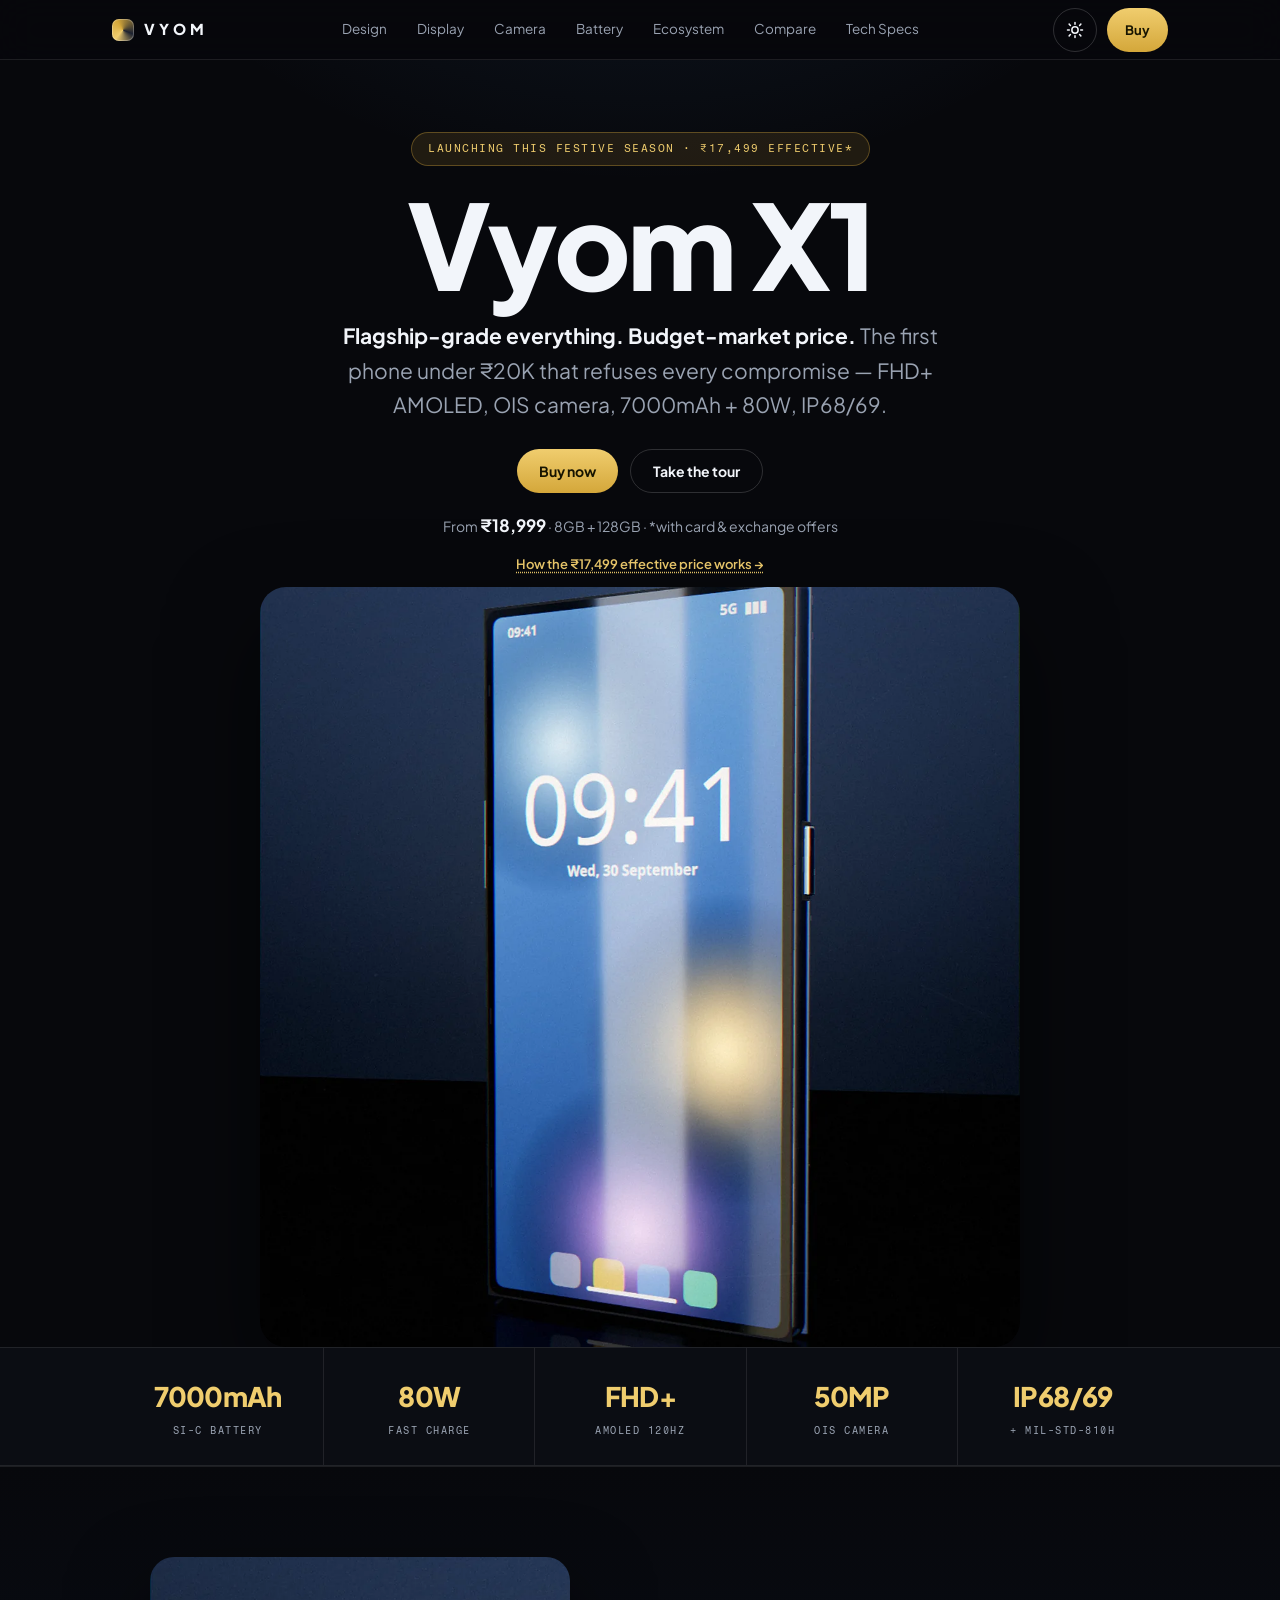
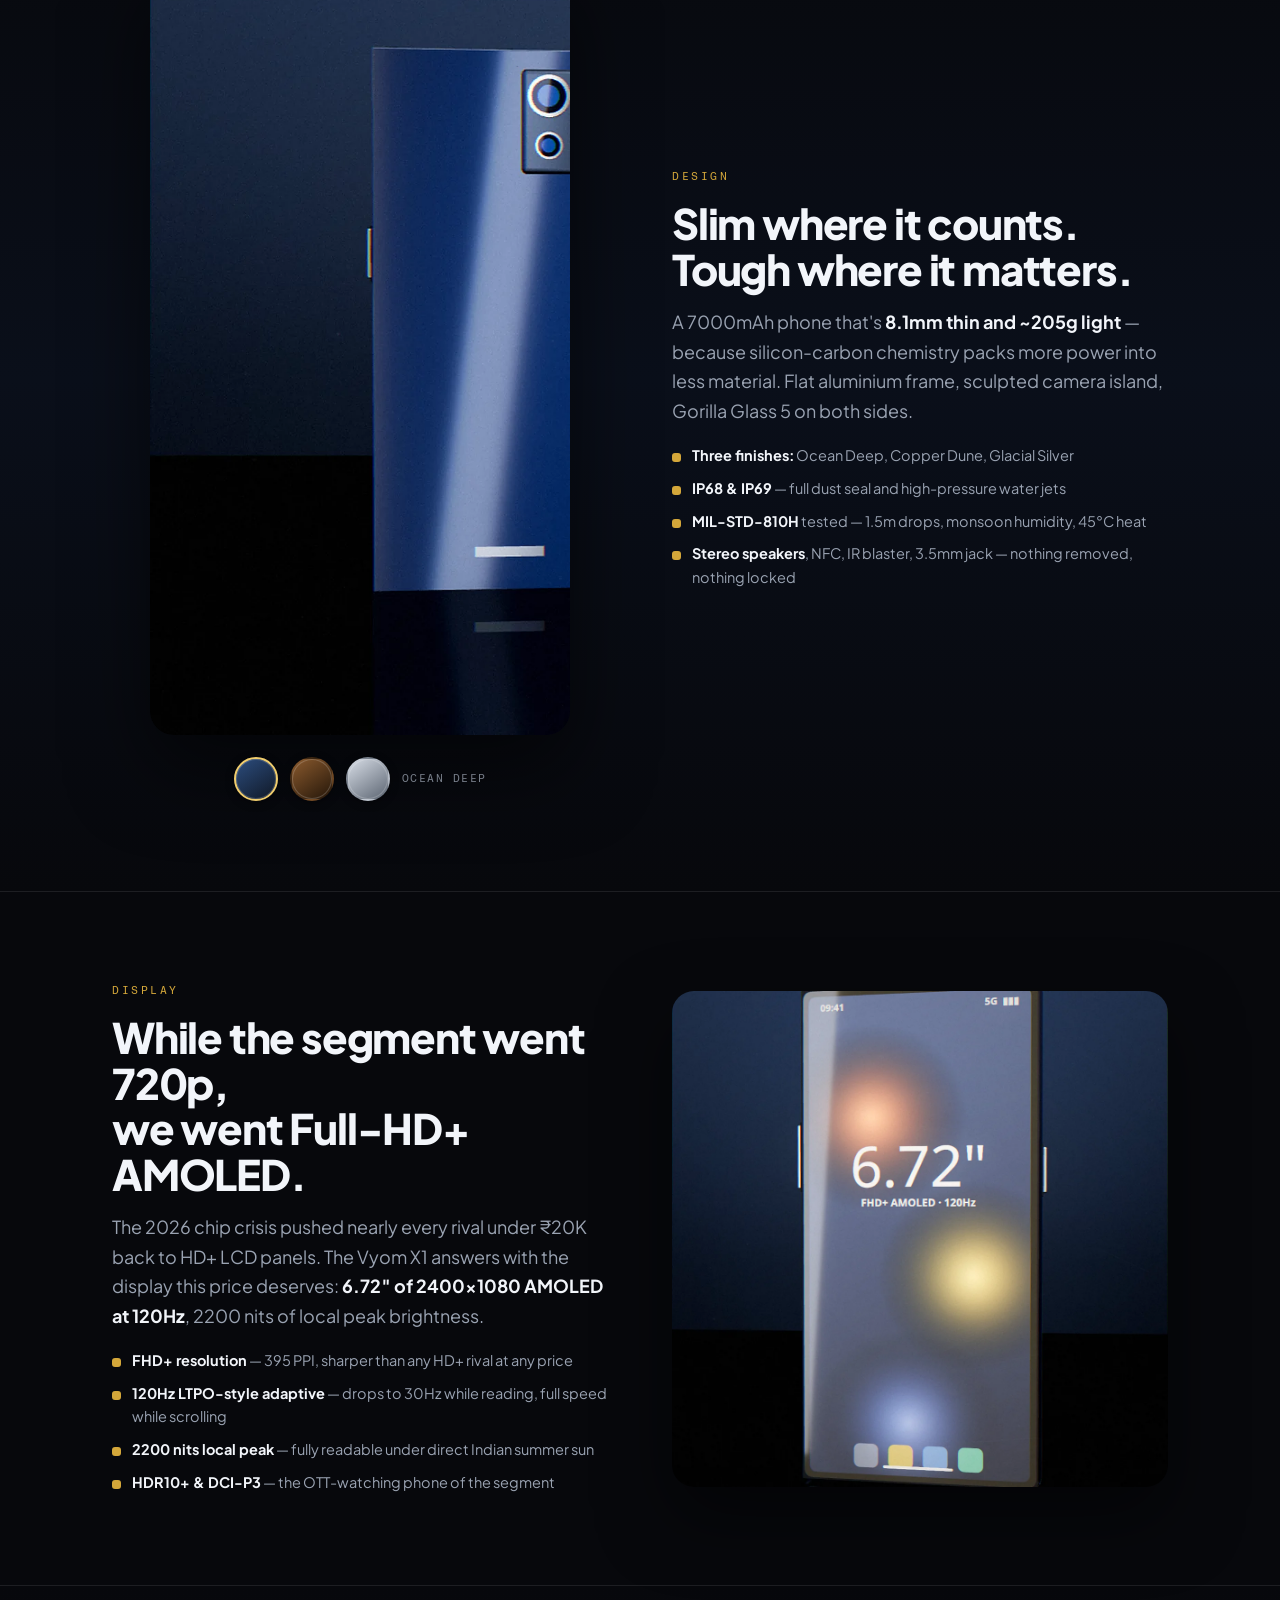
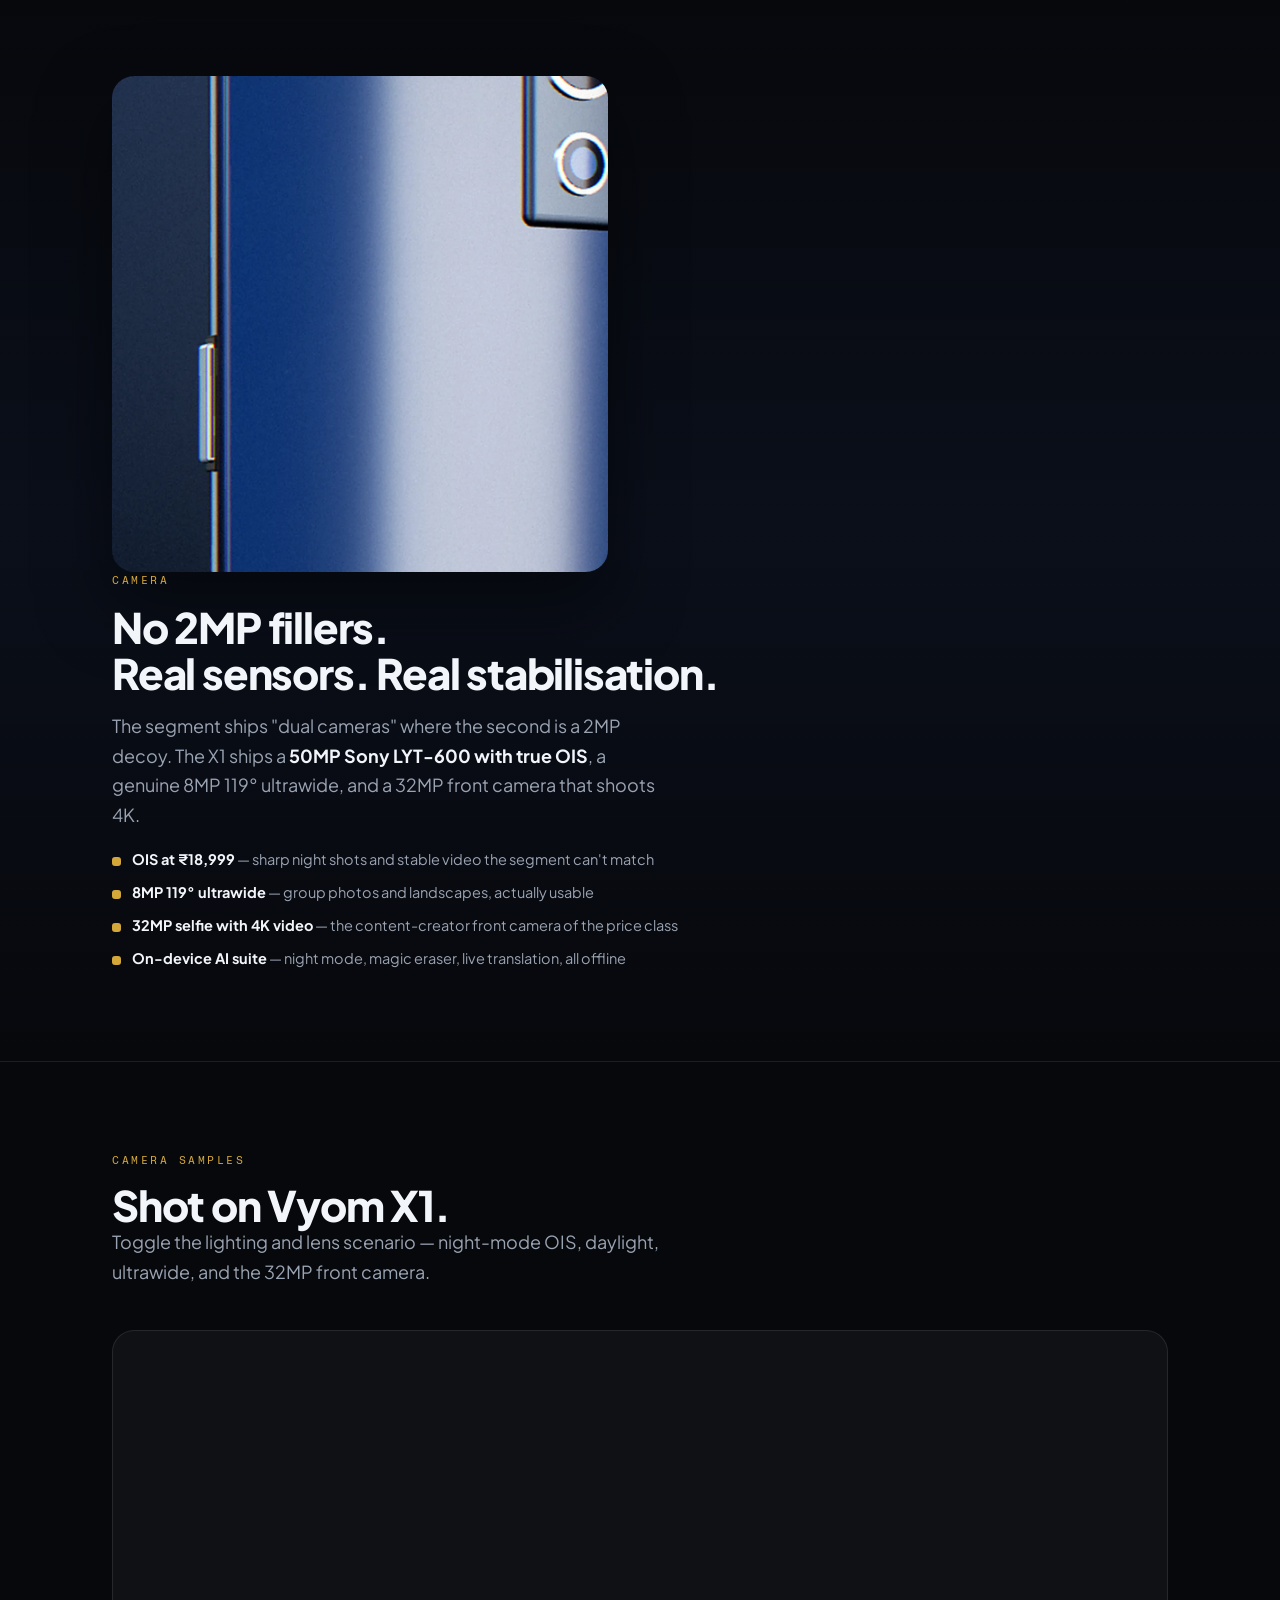
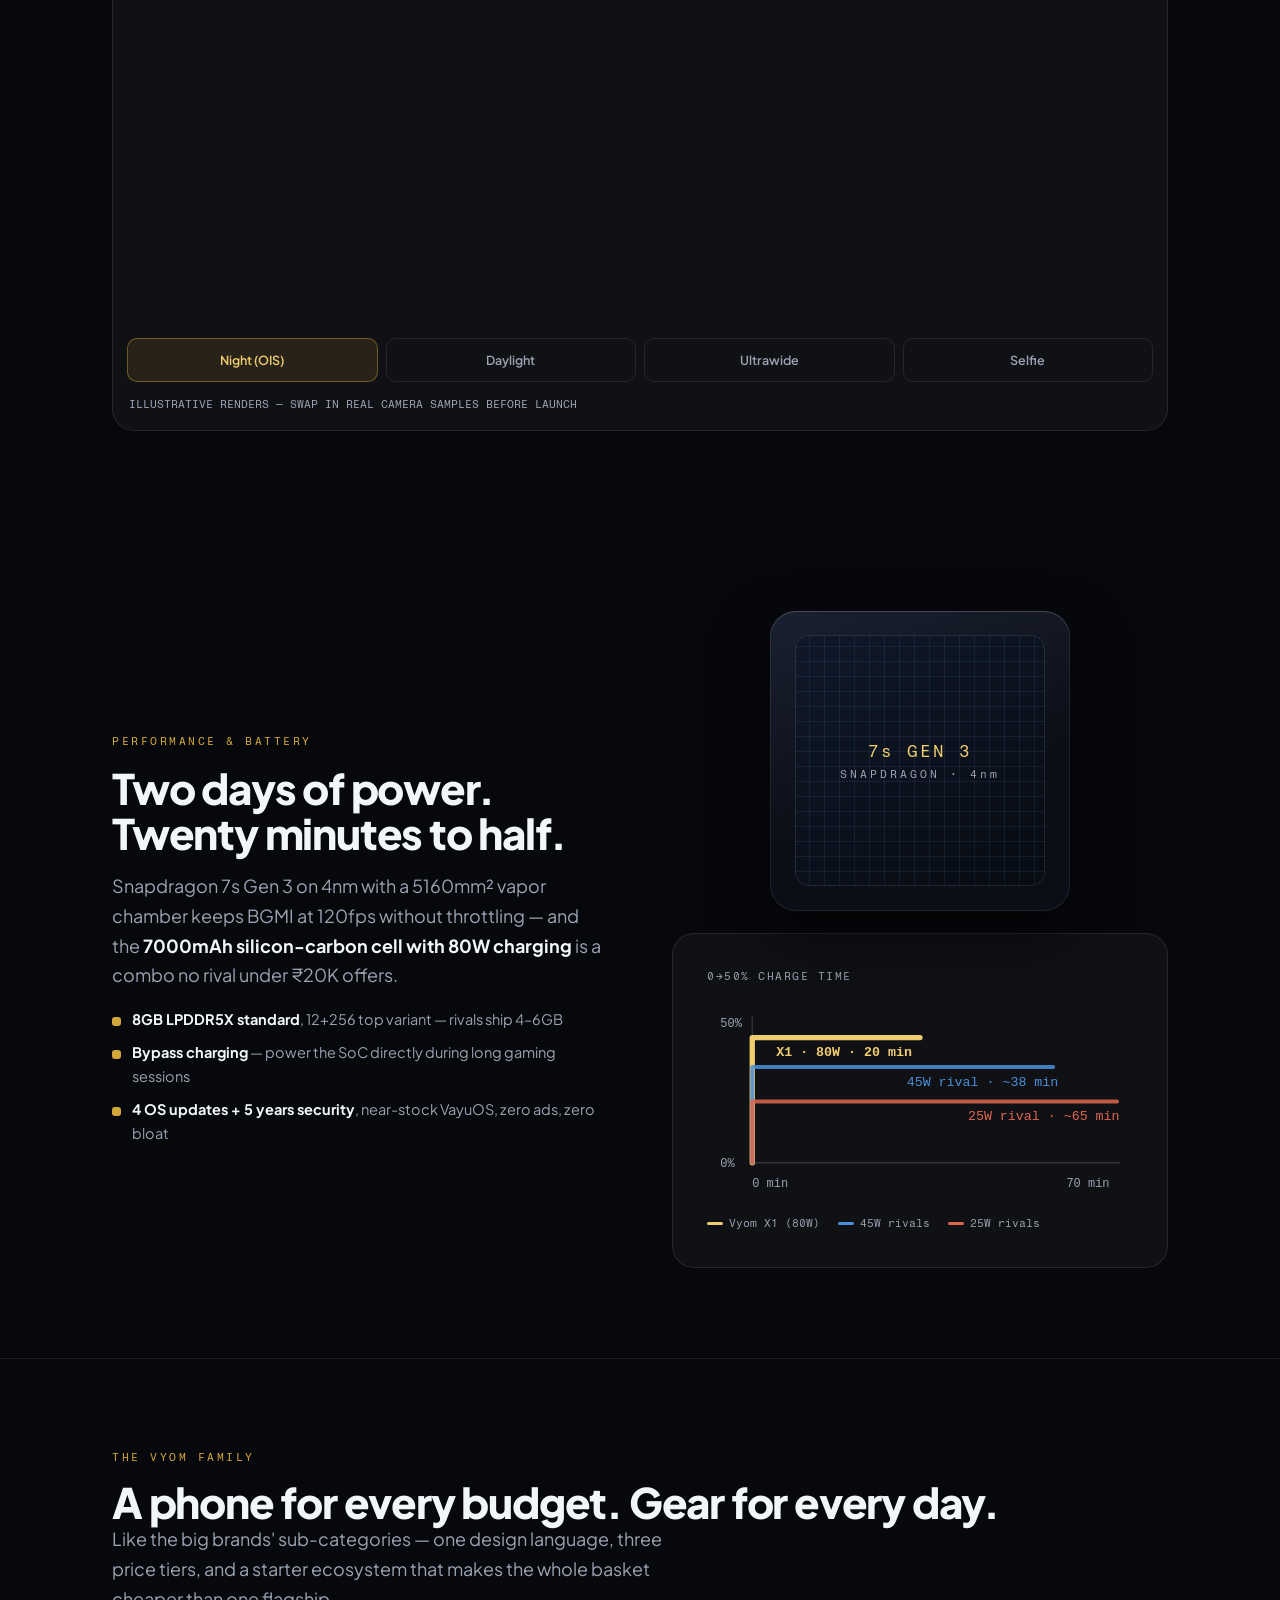
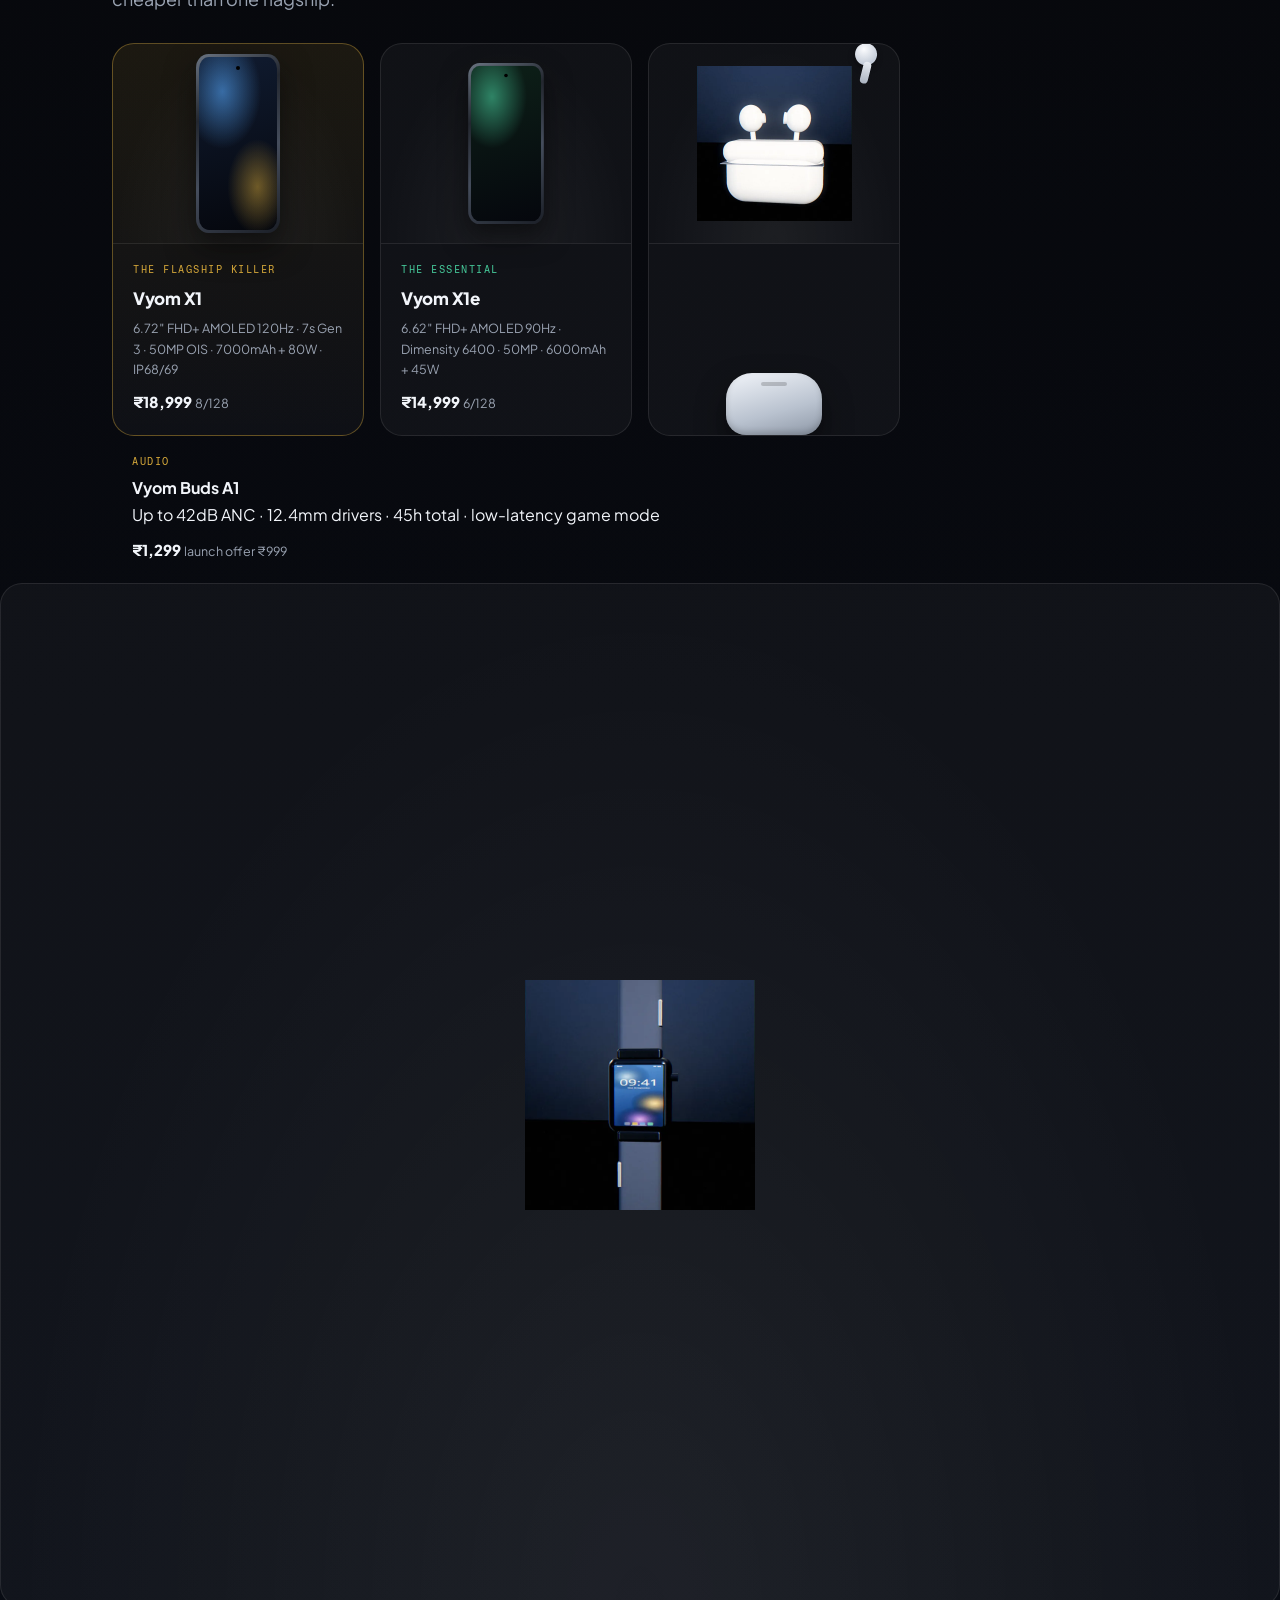
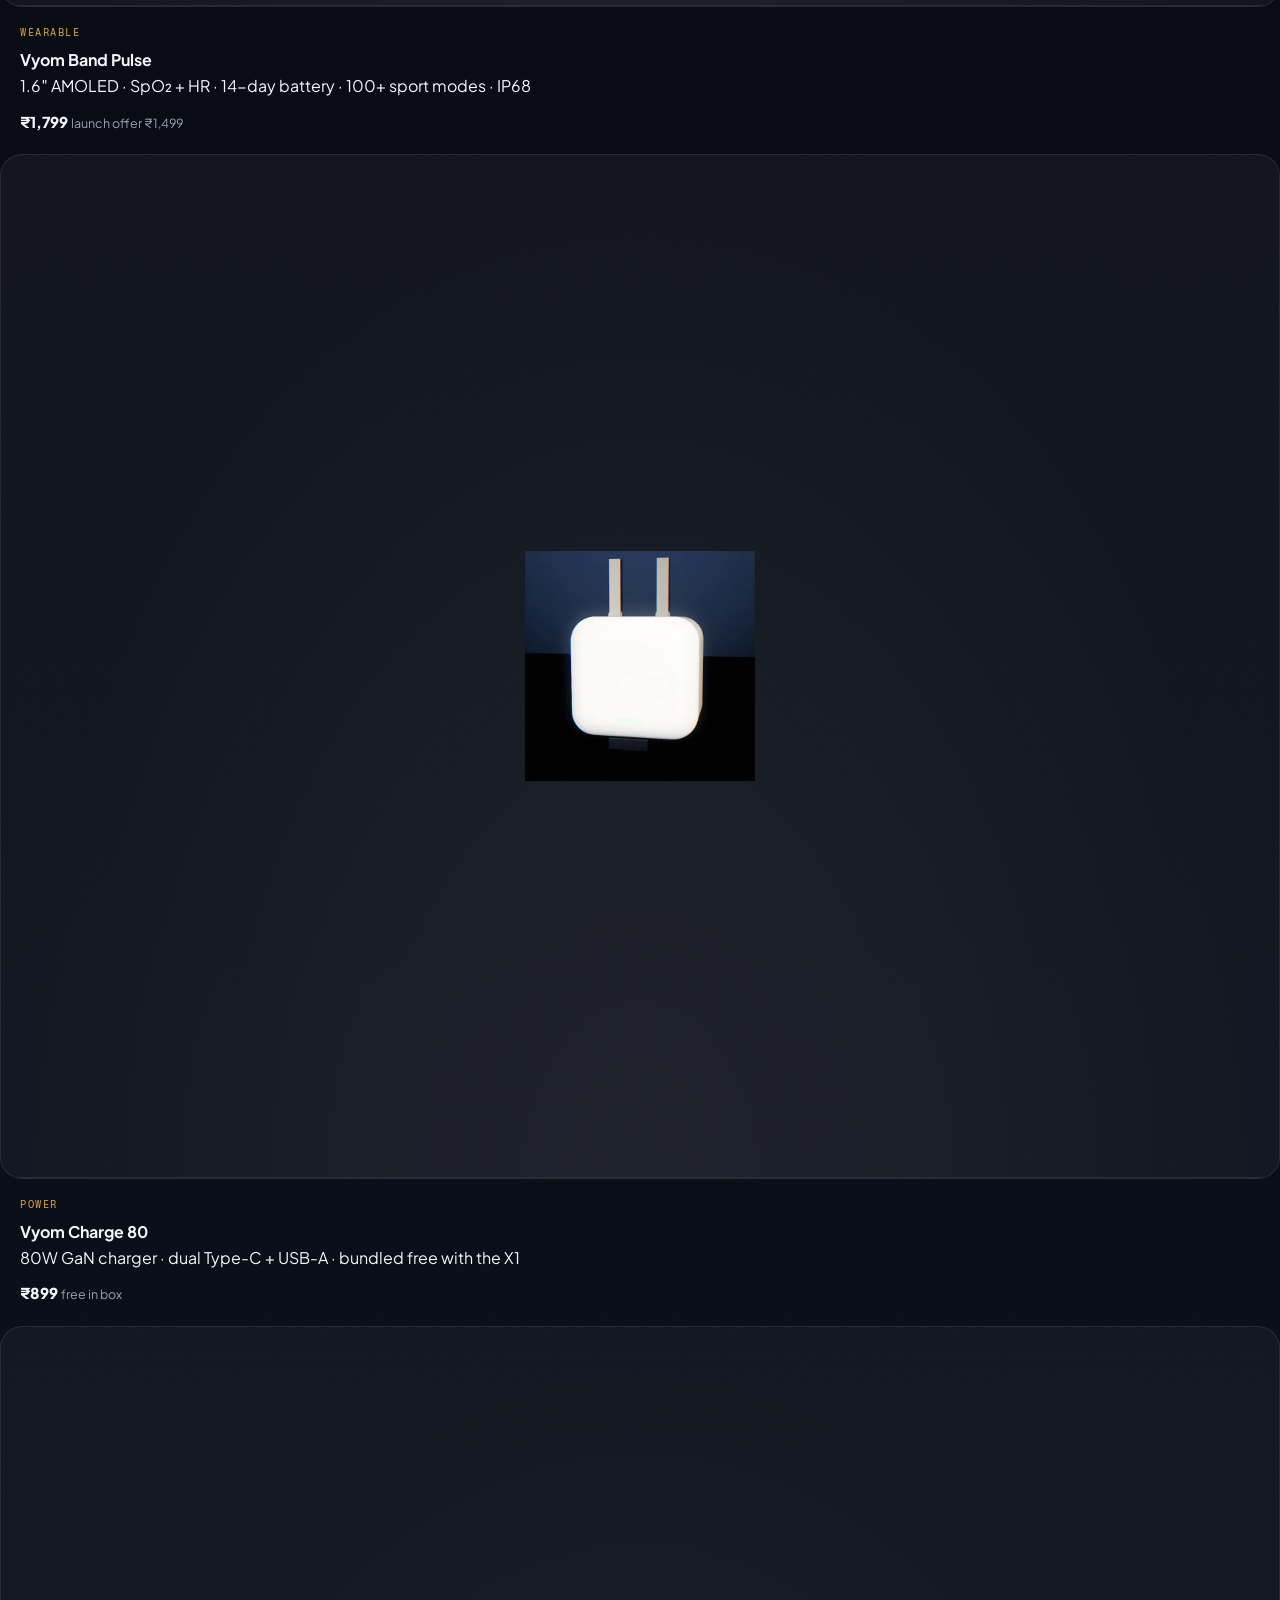
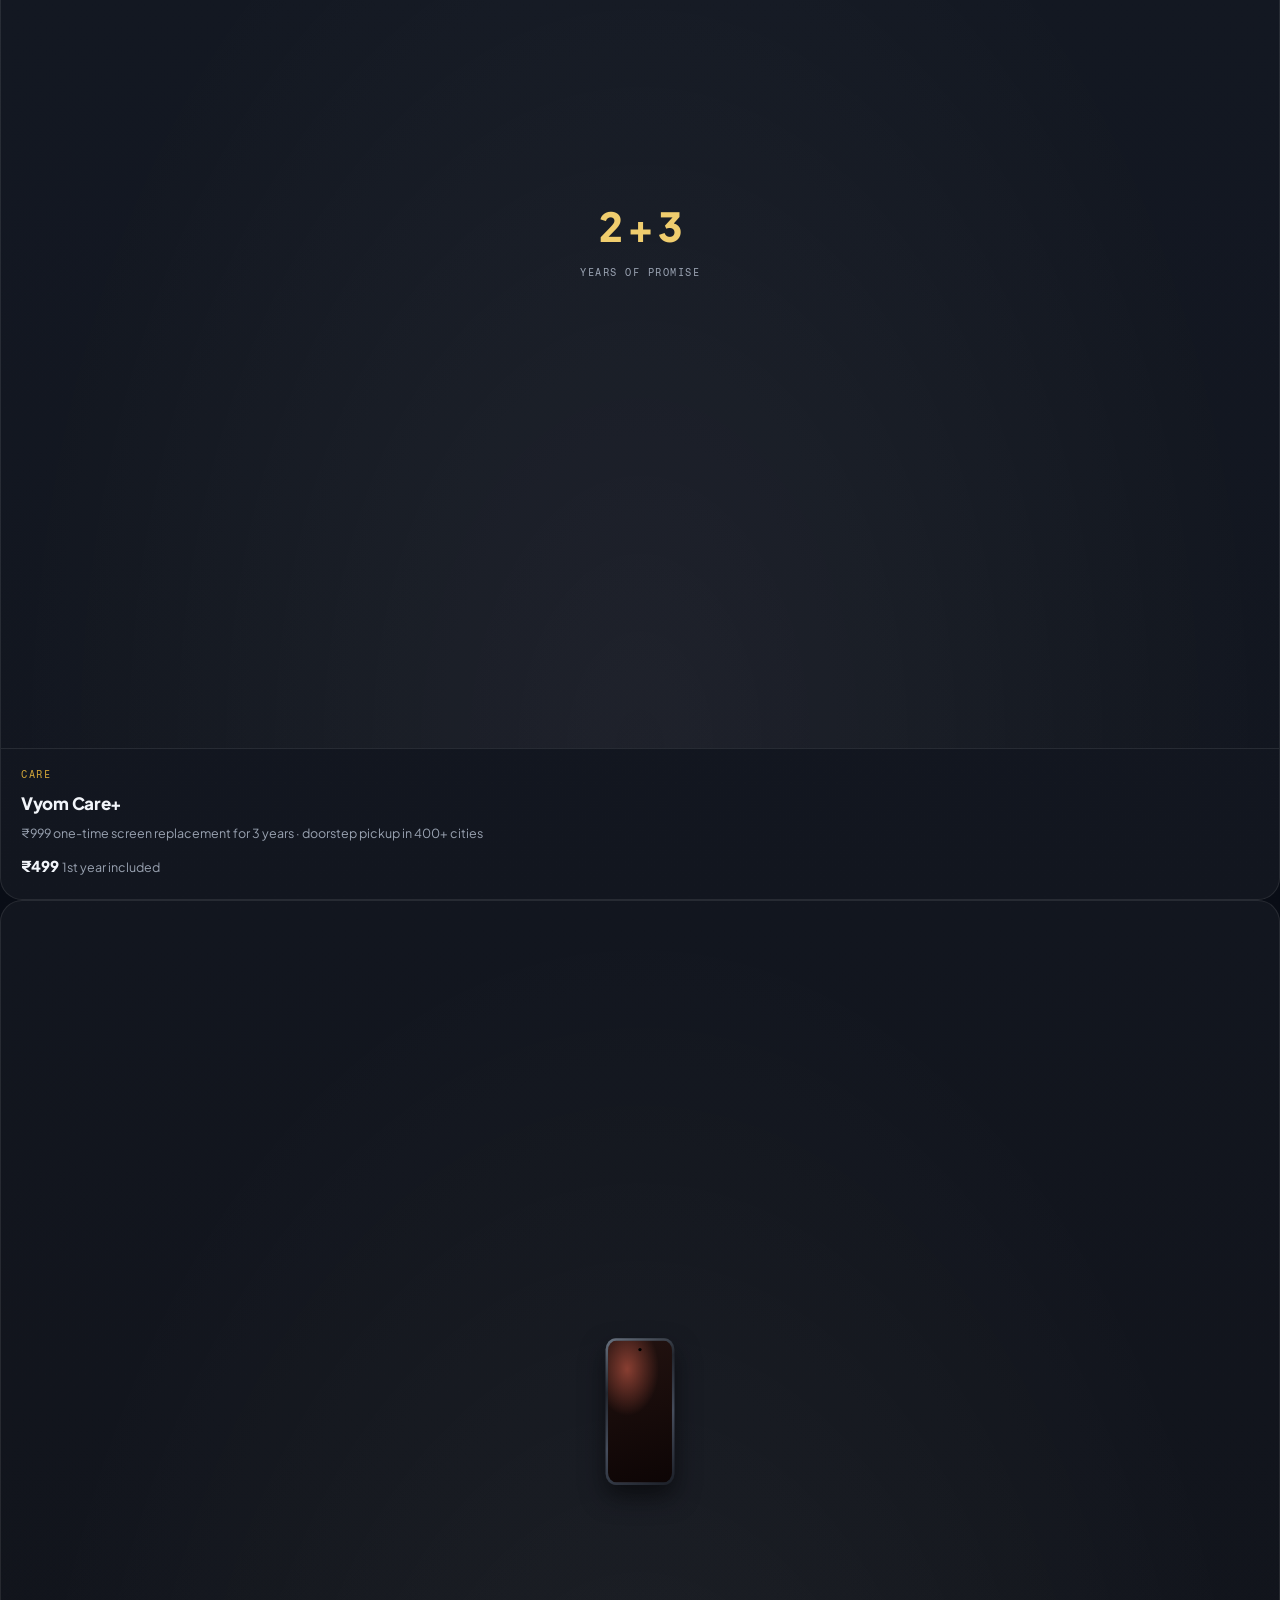
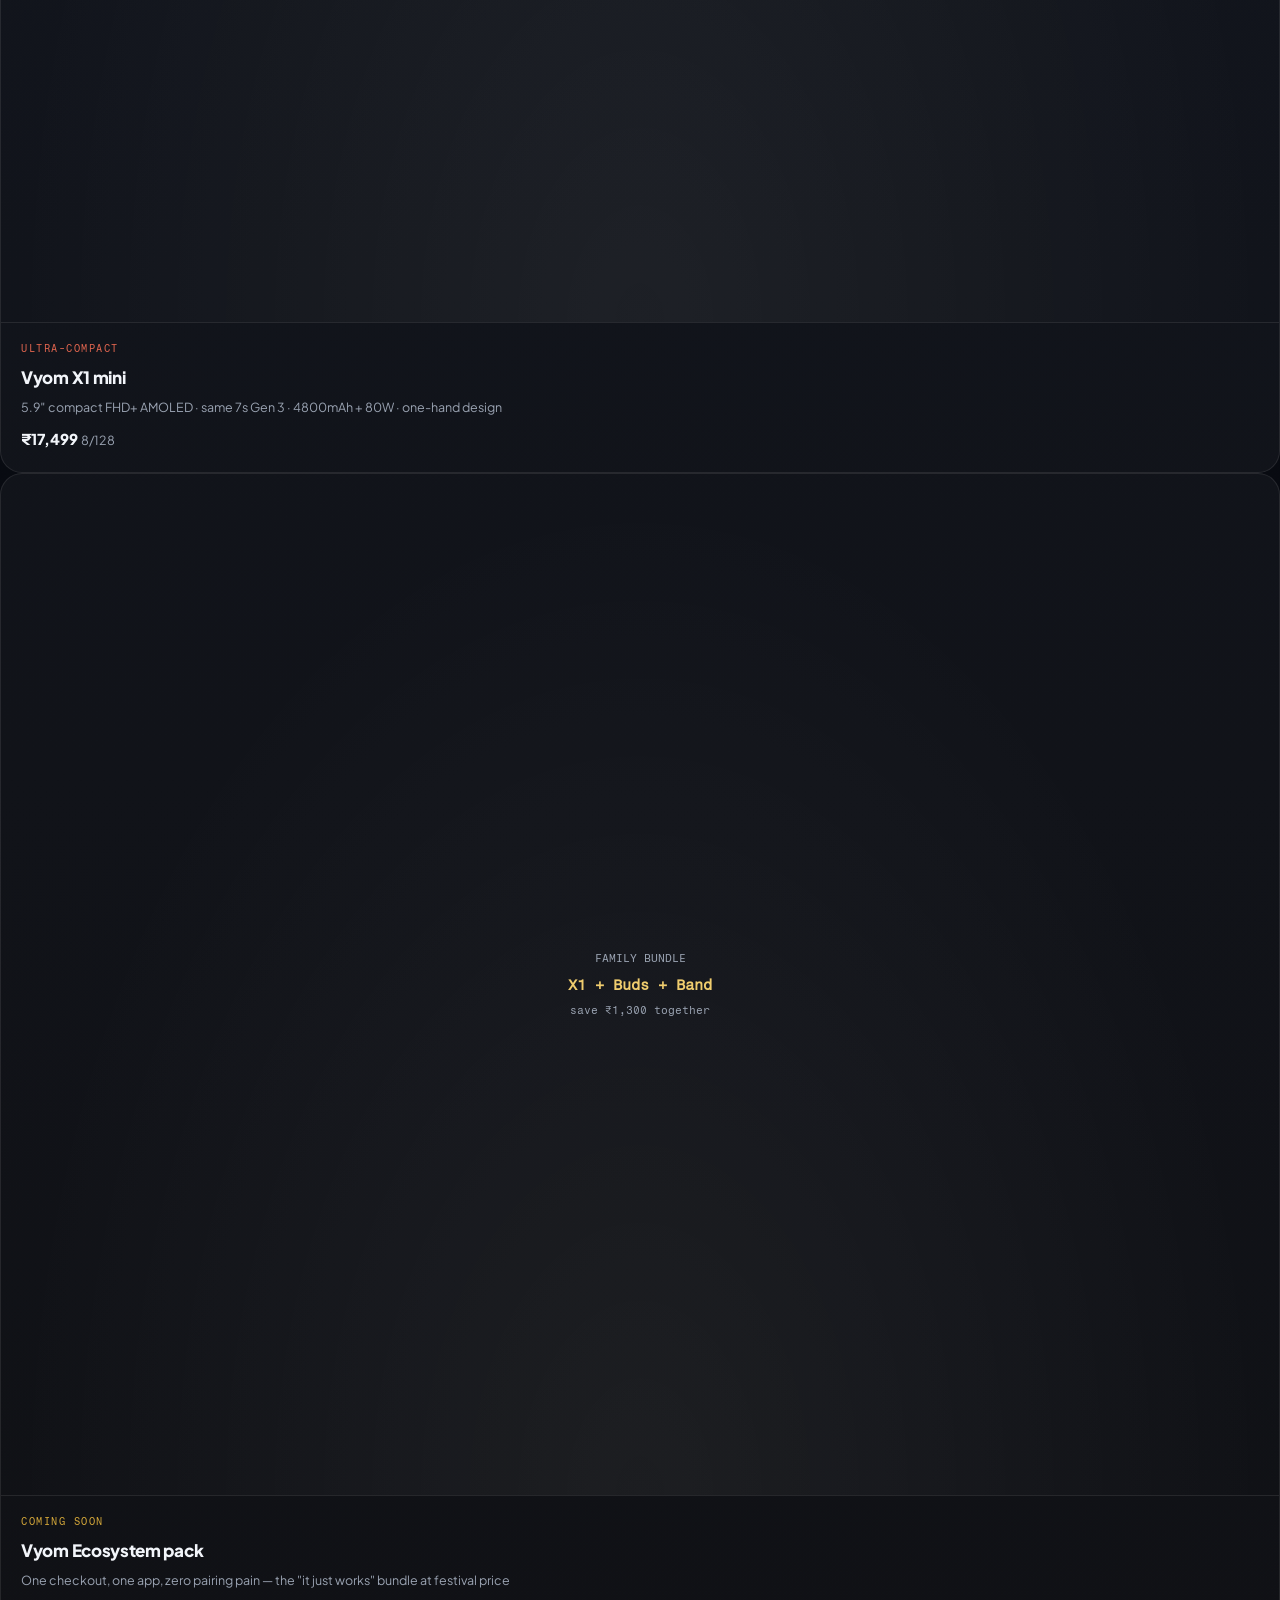
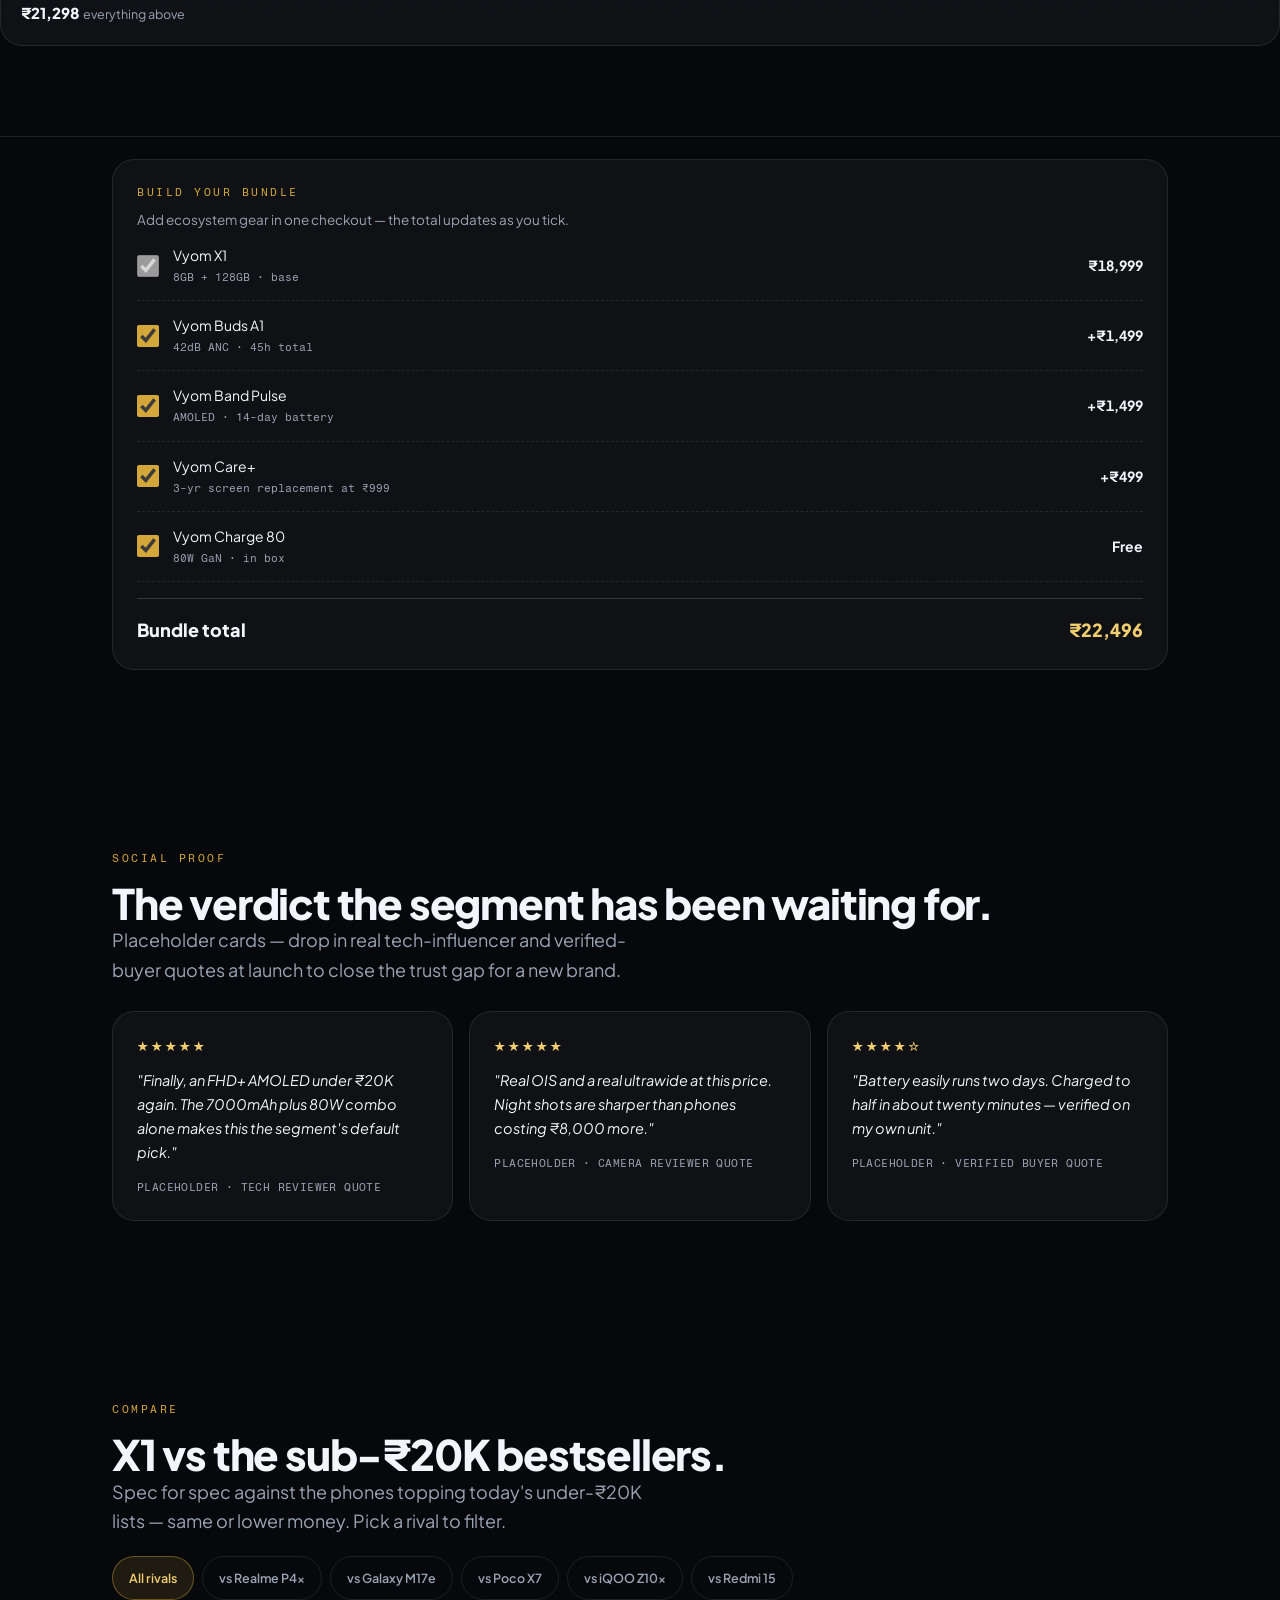
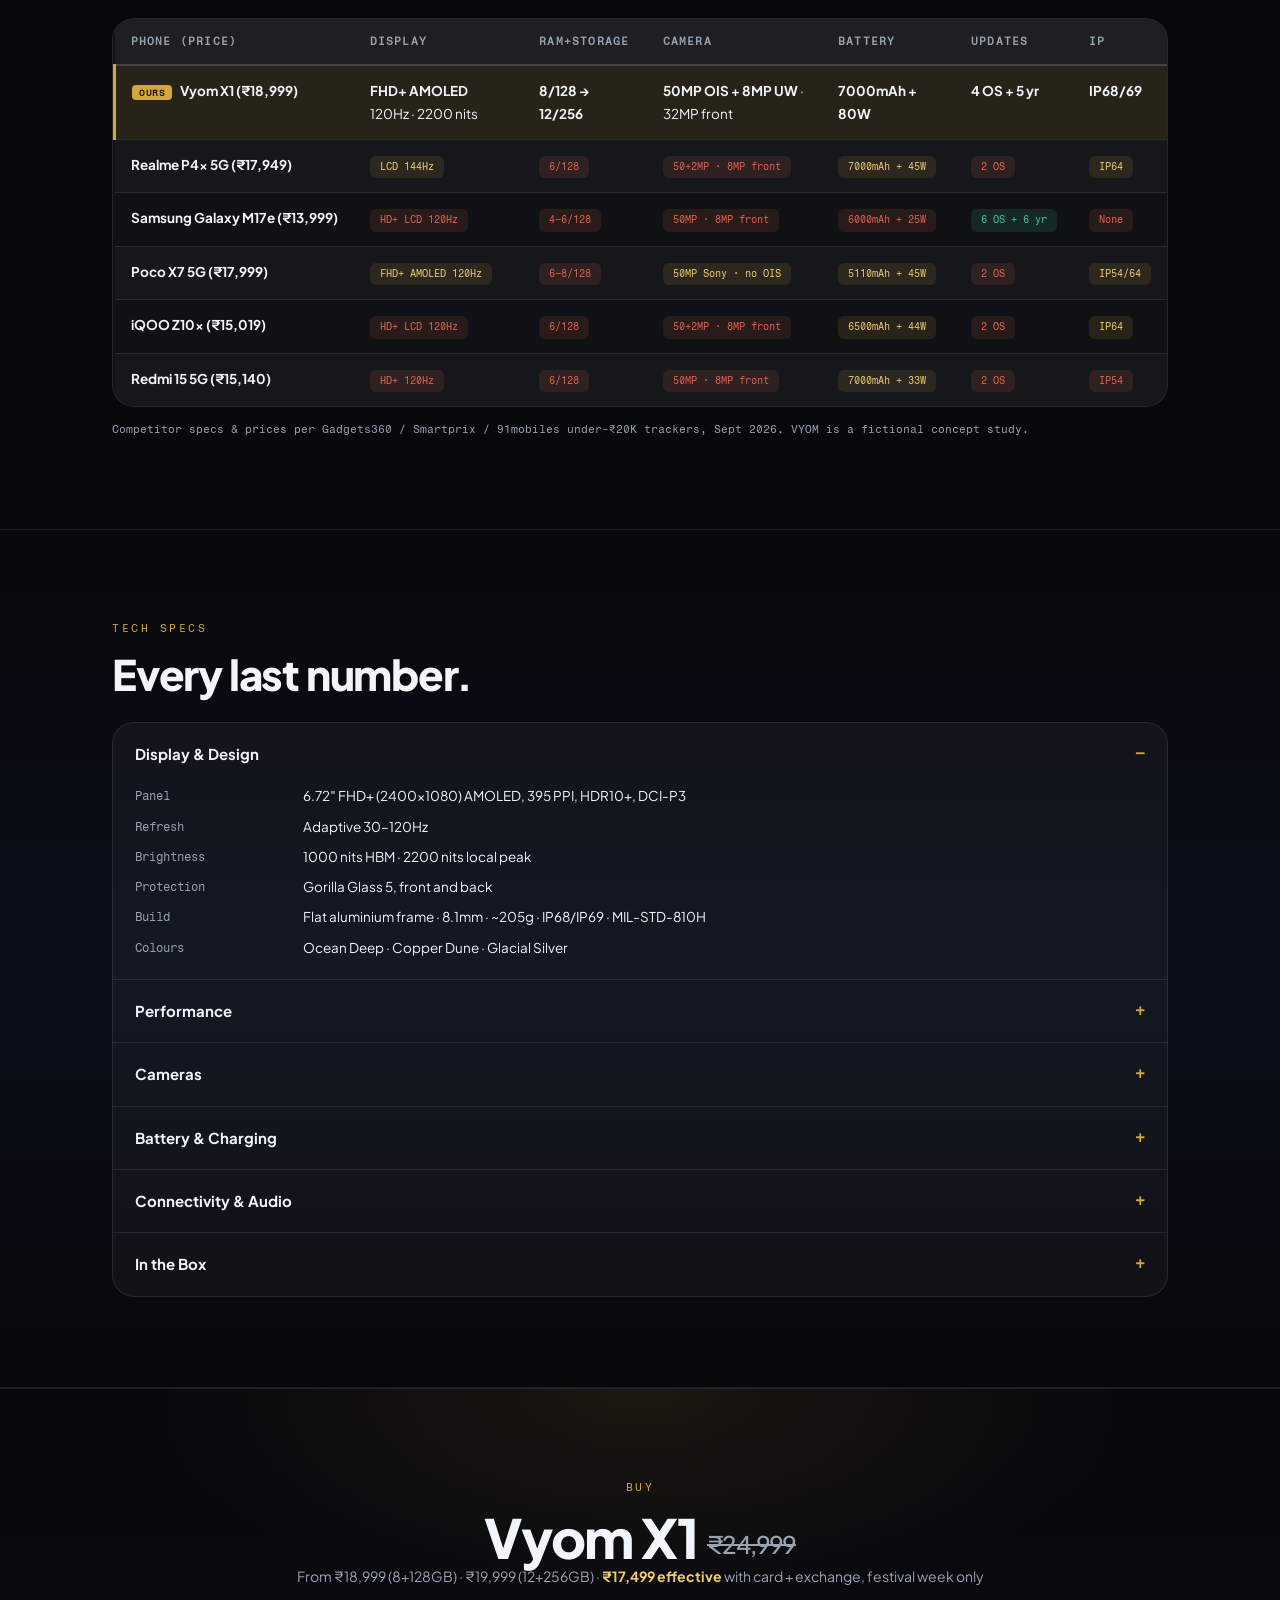
==== index.html @ 69635ba7 "feat: Vyom X1 brand site with rendered product visuals" ====
<!DOCTYPE html>
<html lang="en">
<head>
<meta charset="UTF-8">
<meta name="viewport" content="width=device-width, initial-scale=1.0, viewport-fit=cover">
<meta name="theme-color" content="#07080c">
<title>Vyom X1 — Sky is the spec sheet. | VYOM</title>
<link rel="preconnect" href="https://fonts.googleapis.com">
<link rel="preconnect" href="https://fonts.gstatic.com" crossorigin>
<link href="https://fonts.googleapis.com/css2?family=Plus+Jakarta+Sans:ital,wght@0,400;0,500;0,600;0,700;0,800;1,400&family=Fragment+Mono:ital@0;1&display=swap" rel="stylesheet">
<style>
/* ============================================================
   VYOM X1 — product site concept
   Dark-first premium aesthetic · deep navy-black + copper gold
   ============================================================ */
:root {
  --font-body: 'Plus Jakarta Sans', system-ui, sans-serif;
  --font-mono: 'Fragment Mono', 'SF Mono', Consolas, monospace;

  --bg: #07080c;
  --bg-2: #0b0d13;
  --surface: rgba(255,255,255,0.04);
  --surface-2: rgba(255,255,255,0.07);
  --border: rgba(255,255,255,0.09);
  --border-2: rgba(255,255,255,0.16);

  --text: #f2f5fa;
  --text-dim: #9aa3b2;

  --gold: #d4a73a;
  --gold-hi: #f0cd6e;
  --gold-dim: rgba(212,167,58,0.12);
  --blue: #4a90d9;
  --blue-dim: rgba(74,144,217,0.14);
  --green: #46c99a;
  --green-dim: rgba(70,201,154,0.12);
  --red: #e0654f;

  --radius: 22px;
  --nav-h: 60px;
}
* { box-sizing: border-box; margin: 0; padding: 0; }
html { scroll-behavior: smooth; -webkit-text-size-adjust: 100%; }
body {
  font-family: var(--font-body);
  background: var(--bg);
  color: var(--text);
  line-height: 1.65;
  overflow-x: hidden;
  overflow-wrap: break-word;
}
img, svg { max-width: 100%; display: block; }
a { color: inherit; text-decoration: none; }
.grid > *, .flex > * { min-width: 0; }

@keyframes fadeUp { from { opacity: 0; transform: translateY(18px); } to { opacity: 1; transform: translateY(0); } }
@keyframes fadeScale { from { opacity: 0; transform: scale(0.95); } to { opacity: 1; transform: scale(1); } }
@keyframes floaty { 0%,100% { transform: translateY(0); } 50% { transform: translateY(-10px); } }
@media (prefers-reduced-motion: reduce) {
  *, *::before, *::after { animation-duration: 0.01ms !important; animation-iteration-count: 1 !important; transition-duration: 0.01ms !important; }
  html { scroll-behavior: auto; }
}

.wrap { max-width: 1120px; margin: 0 auto; padding: 0 clamp(18px, 4vw, 32px); }

/* ---------------- NAV ---------------- */
.nav {
  position: sticky; top: 0; z-index: 100; height: var(--nav-h);
  background: rgba(7,8,12,0.72);
  backdrop-filter: saturate(160%) blur(18px);
  -webkit-backdrop-filter: saturate(160%) blur(18px);
  border-bottom: 1px solid var(--border);
}
.nav__inner { max-width: 1120px; margin: 0 auto; padding: 0 clamp(18px, 4vw, 32px); height: 100%; display: flex; align-items: center; justify-content: space-between; gap: 16px; }
.brandmark { display: flex; align-items: center; gap: 10px; font-weight: 800; letter-spacing: 4px; font-size: 15px; }
.brandmark__dot { width: 22px; height: 22px; border-radius: 7px; background: conic-gradient(from 220deg, #f0cd6e, #d4a73a 30%, #1c2130 70%, #f0cd6e); box-shadow: inset 0 0 0 1px rgba(255,255,255,0.25); }
.nav__links { display: flex; gap: clamp(14px, 2.4vw, 30px); font-size: 13.5px; color: var(--text-dim); }
.nav__links a { transition: color 0.15s ease; white-space: nowrap; }
.nav__links a:hover { color: var(--text); }
.btn {
  display: inline-flex; align-items: center; justify-content: center; gap: 8px;
  font-family: var(--font-body); font-weight: 700; font-size: 14px;
  padding: 11px 22px; border-radius: 100px; cursor: pointer; border: none;
  transition: transform 0.15s ease, background 0.15s ease, color 0.15s ease;
}
.btn:active { transform: scale(0.97); }
.btn--gold { background: linear-gradient(180deg, var(--gold-hi), var(--gold)); color: #171400; }
.btn--gold:hover { filter: brightness(1.06); }
.btn--ghost { background: transparent; color: var(--text); border: 1px solid var(--border-2); }
.btn--ghost:hover { background: var(--surface); }
.nav .btn { padding: 8px 18px; font-size: 13px; }

/* mobile chip nav */
.chipnav { display: none; background: rgba(7,8,12,0.85); backdrop-filter: blur(14px); -webkit-backdrop-filter: blur(14px); border-bottom: 1px solid var(--border); position: sticky; top: var(--nav-h); z-index: 99; }
.chipnav__row { display: flex; gap: 8px; overflow-x: auto; padding: 10px 18px; scrollbar-width: none; }
.chipnav__row::-webkit-scrollbar { display: none; }
.chipnav a { flex-shrink: 0; font-size: 12.5px; font-weight: 600; color: var(--text-dim); border: 1px solid var(--border); border-radius: 100px; padding: 7px 14px; }

/* ---------------- shared type ---------------- */
.kicker { font-family: var(--font-mono); font-size: 11px; letter-spacing: 2.5px; text-transform: uppercase; color: var(--gold); margin-bottom: 12px; }
.h-xl { font-size: clamp(30px, 5.4vw, 54px); font-weight: 800; letter-spacing: -1.6px; line-height: 1.04; }
.h-lg { font-size: clamp(26px, 4.2vw, 42px); font-weight: 800; letter-spacing: -1.2px; line-height: 1.08; }
.lead { font-size: clamp(15.5px, 1.8vw, 18px); color: var(--text-dim); max-width: 560px; }
.lead b, .lead strong { color: var(--text); }
.gold { color: var(--gold-hi); }

/* ================= HERO ================= */
.hero { position: relative; padding: clamp(48px, 8vh, 96px) 0 0; text-align: center; overflow: hidden; }
.hero::before {
  content: ''; position: absolute; inset: -40% -20% auto; height: 120%;
  background: radial-gradient(ellipse 50% 45% at 50% 12%, rgba(74,144,217,0.16) 0%, transparent 65%);
  pointer-events: none;
}
.hero__badge { display: inline-flex; align-items: center; gap: 8px; font-family: var(--font-mono); font-size: 11px; letter-spacing: 1.5px; color: var(--gold-hi); border: 1px solid rgba(212,167,58,0.35); background: var(--gold-dim); border-radius: 100px; padding: 7px 16px; margin-bottom: 22px; animation: fadeScale 0.5s ease-out both; }
.hero h1 { font-size: clamp(52px, 11vw, 118px); font-weight: 800; letter-spacing: -3.5px; line-height: 0.94; animation: fadeUp 0.6s ease-out both; }
.hero h1 em { font-style: italic; font-weight: 400; color: var(--text-dim); }
.hero__tag { margin: 20px auto 26px; max-width: 620px; font-size: clamp(16px, 2.4vw, 21px); color: var(--text-dim); animation: fadeUp 0.6s 0.08s ease-out both; }
.hero__tag b { color: var(--text); }
.hero__cta { display: flex; gap: 12px; justify-content: center; flex-wrap: wrap; animation: fadeUp 0.6s 0.14s ease-out both; }
.hero__price { margin-top: 18px; font-size: 14px; color: var(--text-dim); animation: fadeUp 0.6s 0.2s ease-out both; }
.hero__price b { color: var(--text); font-size: 17px; }

/* ---- 3D phone render (front) ---- */
.stage { position: relative; margin: clamp(36px, 6vh, 64px) auto 0; max-width: 560px; padding-bottom: clamp(40px, 8vh, 80px); }
.stage::before { /* floor glow */
  content: ''; position: absolute; left: 50%; bottom: 8px; transform: translateX(-50%);
  width: 78%; height: 46px; border-radius: 50%;
  background: radial-gradient(ellipse, rgba(74,144,217,0.22) 0%, rgba(212,167,58,0.08) 45%, transparent 72%);
  filter: blur(6px);
}
.phone3d {
  position: relative; z-index: 2; width: min(262px, 62vw); aspect-ratio: 9/19.2;
  margin: 0 auto; border-radius: 17% / 8.6%;
  background: linear-gradient(150deg, #6a7482 0%, #23272f 22%, #454d5c 52%, #1b1f27 78%, #3d4450 100%); /* titanium frame */
  padding: clamp(4px, 0.9vw, 6px);
  box-shadow: 0 40px 80px rgba(0,0,0,0.62), 0 8px 28px rgba(0,0,0,0.5), inset 0 0 0 1px rgba(255,255,255,0.06);
  animation: floaty 7s ease-in-out infinite;
}
.phone3d__screen {
  position: relative; width: 100%; height: 100%; border-radius: 15.4% / 7.8%; overflow: hidden;
  background:
    radial-gradient(ellipse 90% 60% at 28% 18%, rgba(74,144,217,0.75) 0%, transparent 55%),
    radial-gradient(ellipse 70% 50% at 78% 78%, rgba(212,167,58,0.55) 0%, transparent 55%),
    radial-gradient(ellipse 50% 40% at 60% 40%, rgba(120,70,180,0.30) 0%, transparent 60%),
    linear-gradient(165deg, #101b30 0%, #05070d 58%, #0b1220 100%);
}
.phone3d__screen::before { /* curved-glass glare */
  content: ''; position: absolute; inset: 0;
  background: linear-gradient(115deg, transparent 32%, rgba(255,255,255,0.10) 40%, rgba(255,255,255,0.02) 46%, transparent 54%);
}
.phone3d__punch { position: absolute; top: 2.6%; left: 50%; transform: translateX(-50%); width: 3.6%; aspect-ratio: 1; border-radius: 50%; background: #000; box-shadow: 0 0 0 1.5px #151a24, inset 0 0 2px rgba(80,120,200,0.6); }
.phone3d__statusbar { position: absolute; top: 2.8%; left: 8%; right: 8%; display: flex; justify-content: space-between; font-family: var(--font-mono); font-size: clamp(7px, 1.5vw, 9px); color: rgba(255,255,255,0.75); }
.phone3d__lock { position: absolute; bottom: 9%; left: 0; right: 0; text-align: center; }
.phone3d__lock .t1 { font-size: clamp(17px, 4.4vw, 24px); font-weight: 800; letter-spacing: -0.5px; }
.phone3d__lock .t2 { font-family: var(--font-mono); font-size: clamp(6.5px, 1.4vw, 9px); letter-spacing: 2.5px; text-transform: uppercase; color: var(--gold-hi); margin-top: 4px; }
.phone3d__home { position: absolute; bottom: 2.4%; left: 50%; transform: translateX(-50%); width: 26%; height: 1.1%; border-radius: 100px; background: rgba(255,255,255,0.85); }
.p3d-btn { position: absolute; width: 0.9%; border-radius: 3px; background: linear-gradient(180deg, #4c5565, #262b35); }
.p3d-btn--power { right: -1.2%; top: 21.5%; height: 7.5%; }
.p3d-btn--vol { left: -1.2%; top: 18%; height: 11%; }

/* ---- colorway switcher ---- */
.swatches { display: flex; gap: 12px; justify-content: center; align-items: center; margin-top: 6px; flex-wrap: wrap; }
.swatch { width: 44px; height: 44px; border-radius: 50%; border: 2px solid transparent; cursor: pointer; padding: 0; position: relative; box-shadow: inset 0 0 0 1px rgba(255,255,255,0.18), 0 2px 8px rgba(0,0,0,0.4); transition: transform 0.15s ease; }
.swatch:active { transform: scale(0.94); }
.swatch[aria-pressed="true"] { border-color: var(--gold-hi); }
/* colorways via data-attr on .phoneback */
.swatches__label { font-family: var(--font-mono); font-size: 11px; letter-spacing: 1.5px; text-transform: uppercase; color: var(--text-dim); }

/* ---------------- stat strip ---------------- */
.stats { border-block: 1px solid var(--border); background: var(--bg-2); }
.stats__row { display: grid; grid-template-columns: repeat(5, 1fr); }
.stat { padding: 26px 18px; text-align: center; border-left: 1px solid var(--border); }
.stat:first-child { border-left: none; }
.stat__v { font-size: clamp(19px, 2.6vw, 27px); font-weight: 800; letter-spacing: -0.8px; color: var(--gold-hi); }
.stat__l { font-family: var(--font-mono); font-size: 10px; letter-spacing: 1.5px; text-transform: uppercase; color: var(--text-dim); margin-top: 4px; }

/* ---------------- story sections ---------------- */
.sec { padding: clamp(64px, 10vh, 120px) 0; }
.sec--alt { background: linear-gradient(180deg, var(--bg) 0%, #0a0f1a 50%, var(--bg) 100%); border-block: 1px solid var(--border); }
.duo { display: grid; grid-template-columns: 1fr 1fr; gap: clamp(28px, 5vw, 64px); align-items: center; }
.duo--flip .duo__media { order: 2; }
.duo__copy .kicker { margin-bottom: 14px; }
.duo__copy p { margin-top: 16px; }
.duo__copy ul { margin-top: 18px; list-style: none; }
.duo__copy li { position: relative; padding-left: 20px; font-size: 14.5px; color: var(--text-dim); margin-top: 9px; }
.duo__copy li::before { content: ''; position: absolute; left: 0; top: 9px; width: 9px; height: 9px; border-radius: 3px; background: var(--gold); }
.duo__copy li b { color: var(--text); }

/* back-of-phone 3D render */
.phoneback {
  position: relative; width: min(238px, 58vw); aspect-ratio: 9/19.2; margin: 0 auto;
  border-radius: 17% / 8.6%; padding: clamp(4px, 0.9vw, 6px);
  background: linear-gradient(150deg, #6a7482, #23272f 30%, #454d5c 60%, #1b1f27);
  box-shadow: 0 40px 80px rgba(0,0,0,0.6), 0 8px 28px rgba(0,0,0,0.45);
  transition: background 0.4s ease;
}
.phoneback__panel { position: relative; width: 100%; height: 100%; border-radius: 15.4% / 7.8%; overflow: hidden; transition: background 0.4s ease; }
.phoneback__panel::after { content: ''; position: absolute; inset: 0; background: linear-gradient(70deg, transparent 38%, rgba(255,255,255,0.07) 44%, transparent 52%); }
/* colorways via data-attr on .phoneback */
.phoneback[data-c="ocean"] .phoneback__panel { background: radial-gradient(ellipse 120% 90% at 25% 12%, #2c4d7e 0%, #14213a 48%, #0c1526 100%); }
.phoneback[data-c="copper"] .phoneback__panel { background: radial-gradient(ellipse 120% 90% at 25% 12%, #8a5a2e 0%, #4a2f1a 50%, #241609 100%); }
.phoneback[data-c="silver"] .phoneback__panel { background: radial-gradient(ellipse 130% 95% at 28% 10%, #d7dde6 0%, #9aa5b4 45%, #5c6572 100%); }
.phoneback__cam {
  position: absolute; top: 7.5%; left: 9%; width: 47%; aspect-ratio: 1.02; border-radius: 24%;
  background: linear-gradient(150deg, #2b3444, #101623 55%, #223046);
  box-shadow: inset 0 1px 0 rgba(255,255,255,0.12), inset 0 -2px 6px rgba(0,0,0,0.5), 0 4px 14px rgba(0,0,0,0.4);
  display: grid; grid-template-columns: 1fr 1fr; place-items: center; padding: 9%; gap: 2%;
}
.lens { width: 42%; aspect-ratio: 1; border-radius: 50%; position: relative; display: grid; place-items: center;
  background: conic-gradient(from 210deg, #77839a, #131720 25%, #626e85 50%, #0a0d13 75%, #77839a);
  box-shadow: 0 0 0 2px rgba(255,255,255,0.06), 0 2px 6px rgba(0,0,0,0.6);
}
.lens::before { content: ''; width: 68%; aspect-ratio: 1; border-radius: 50%; background: radial-gradient(circle at 36% 30%, #3f6ea8 0%, #0a0f18 58%); box-shadow: inset 0 0 4px rgba(0,0,0,0.9); }
.lens::after { content: ''; position: absolute; top: 22%; left: 26%; width: 16%; height: 12%; border-radius: 50%; background: rgba(255,255,255,0.55); filter: blur(1px); }
.phoneback__logo { position: absolute; bottom: 5.5%; left: 0; right: 0; text-align: center; font-family: var(--font-mono); font-size: clamp(8px, 1.6vw, 11px); letter-spacing: 5px; color: rgba(255,255,255,0.4); }
.phoneback .p3d-btn--power { right: -1.2%; top: 21.5%; height: 7.5%; width: 1%; border-radius: 3px; position: absolute; background: linear-gradient(180deg,#4c5565,#262b35); }

/* camera macro render */
.cam-macro { position: relative; width: min(340px, 78vw); aspect-ratio: 1.05; margin: 0 auto; border-radius: 28px;
  background: linear-gradient(150deg, #2b3444, #101623 55%, #223046);
  box-shadow: inset 0 1px 0 rgba(255,255,255,0.14), inset 0 -3px 10px rgba(0,0,0,0.55), 0 30px 70px rgba(0,0,0,0.55);
  padding: 7%; display: grid; grid-template-columns: 1fr 1fr; gap: 5%; place-items: center; }
.cam-macro .lens { width: 46%; }
.cam-macro__flash { width: 20%; aspect-ratio: 1; border-radius: 50%; background: radial-gradient(circle at 40% 35%, #fff7dd, #b39b4e 70%); box-shadow: inset 0 0 4px rgba(120,90,20,0.6); }
.cam-macro__tag { position: absolute; bottom: 5%; left: 0; right: 0; text-align: center; font-family: var(--font-mono); font-size: 10px; letter-spacing: 2px; color: var(--text-dim); text-transform: uppercase; }

/* chip render */
.chip3d { position: relative; width: min(300px, 70vw); aspect-ratio: 1; margin: 0 auto; border-radius: 26px; padding: 5%;
  background: linear-gradient(160deg, #1a2030, #0b0e16 60%);
  box-shadow: inset 0 0 0 1px rgba(255,255,255,0.08), inset 0 1px 0 rgba(255,255,255,0.12), 0 26px 60px rgba(0,0,0,0.5); }
.chip3d__die {
  width: 100%; aspect-ratio: 1; border-radius: 14px; position: relative;
  background:
    repeating-linear-gradient(0deg, transparent 0 14px, rgba(74,144,217,0.12) 14px 15px),
    repeating-linear-gradient(90deg, transparent 0 14px, rgba(74,144,217,0.12) 14px 15px),
    linear-gradient(150deg, #101828, #070b12);
  box-shadow: inset 0 0 0 1px rgba(255,255,255,0.1);
  display: grid; place-items: center;
}
.chip3d__die span { font-family: var(--font-mono); font-size: clamp(13px, 2.6vw, 17px); letter-spacing: 2px; color: var(--gold-hi); text-align: center; line-height: 1.7; }
.chip3d__die span small { display: block; font-size: 0.62em; color: var(--text-dim); letter-spacing: 3px; }

/* battery chart */
.batt-card { background: var(--surface); border: 1px solid var(--border); border-radius: var(--radius); padding: clamp(20px, 4vw, 34px); }
.batt-chart { margin-top: 18px; }
.batt-chart svg { width: 100%; height: auto; }
.batt-legend { display: flex; gap: 18px; flex-wrap: wrap; margin-top: 12px; font-family: var(--font-mono); font-size: 11px; color: var(--text-dim); }
.batt-legend i { display: inline-block; width: 16px; height: 3px; border-radius: 2px; margin-right: 6px; vertical-align: middle; }

/* ---------------- family / ecosystem ---------------- */
.family { display: grid; grid-template-columns: repeat(4, 1fr); gap: 16px; }
.fam-card {
  background: var(--surface); border: 1px solid var(--border); border-radius: var(--radius); overflow: hidden;
  display: flex; flex-direction: column; transition: transform 0.2s ease, border-color 0.2s ease;
  animation: fadeUp 0.5s ease-out both; animation-delay: calc(var(--i) * 0.06s);
}
.fam-card:hover { transform: translateY(-4px); border-color: var(--border-2); }
.fam-card--hero { background: linear-gradient(180deg, rgba(212,167,58,0.10), rgba(255,255,255,0.03)); border-color: rgba(212,167,58,0.4); }
.fam-card__vis { aspect-ratio: 1.25; display: grid; place-items: center; background: radial-gradient(ellipse at 50% 100%, rgba(255,255,255,0.05), transparent 70%); border-bottom: 1px solid var(--border); }
.fam-card__body { padding: 18px 20px 20px; }
.fam-card__tag { font-family: var(--font-mono); font-size: 9.5px; letter-spacing: 1.5px; text-transform: uppercase; color: var(--gold); margin-bottom: 6px; }
.fam-card h4 { font-size: 17px; font-weight: 800; letter-spacing: -0.3px; }
.fam-card p { font-size: 12.5px; color: var(--text-dim); margin-top: 6px; }
.fam-card__price { margin-top: 10px; font-weight: 800; font-size: 15px; }
.fam-card__price small { color: var(--text-dim); font-weight: 400; }

/* mini renders for cards */
.mini-phone { width: 84px; aspect-ratio: 9/19.2; border-radius: 15% / 7.8%; padding: 3px;
  background: linear-gradient(150deg, #6a7482, #23272f 30%, #454d5c 60%, #1b1f27); box-shadow: 0 14px 30px rgba(0,0,0,0.5); }
.mini-phone__scr { width: 100%; height: 100%; border-radius: 13% / 6.8%; background:
  radial-gradient(ellipse 90% 60% at 30% 20%, rgba(74,144,217,0.7) 0%, transparent 55%),
  radial-gradient(ellipse 70% 50% at 75% 75%, rgba(212,167,58,0.5) 0%, transparent 55%),
  linear-gradient(165deg, #101b30, #05070d); position: relative; }
.mini-phone__scr::before { content: ''; position: absolute; top: 5%; left: 50%; transform: translateX(-50%); width: 4px; height: 4px; border-radius: 50%; background: #000; }

.mini-buds { position: relative; width: 108px; height: 92px; }
.mini-buds__case { position: absolute; bottom: 0; left: 50%; transform: translateX(-50%); width: 96px; height: 62px; border-radius: 26px 26px 20px 20px;
  background: linear-gradient(165deg, #f2f5fa, #b9c2cf 60%, #8d97a6); box-shadow: 0 14px 28px rgba(0,0,0,0.5), inset 0 -3px 6px rgba(0,0,0,0.18); }
.mini-buds__case::before { content: ''; position: absolute; top: 9px; left: 50%; transform: translateX(-50%); width: 26px; height: 4px; border-radius: 4px; background: rgba(0,0,0,0.18); }
.mini-buds__bud { position: absolute; top: 0; width: 30px; height: 38px; }
.mini-buds__bud--l { left: 16px; transform: rotate(-14deg); }
.mini-buds__bud--r { right: 16px; transform: rotate(14deg); }
.mini-buds__head { width: 22px; height: 22px; border-radius: 50%; background: radial-gradient(circle at 35% 30%, #fbfcfe, #c4ccd8 70%); box-shadow: 0 3px 6px rgba(0,0,0,0.35); }
.mini-buds__stem { width: 8px; height: 22px; border-radius: 6px; background: linear-gradient(180deg, #e8ecf2, #aab3c0); margin: -4px auto 0; }

.mini-band { width: 74px; height: 130px; position: relative; display: grid; place-items: center; }
.mini-band__strap { position: absolute; inset: 0; border-radius: 40px; background: linear-gradient(180deg, #20242e, #12151c); }
.mini-band__strap::before, .mini-band__strap::after { content: ''; position: absolute; left: 50%; transform: translateX(-50%); width: 14px; border-radius: 8px; background: linear-gradient(180deg, #1a1e27, #0d1015); }
.mini-band__strap::before { top: -2px; height: 26px; }
.mini-band__strap::after { bottom: -2px; height: 26px; }
.mini-band__face { width: 58px; height: 78px; border-radius: 18px; background: linear-gradient(165deg, #101b30, #05070d); border: 2px solid #2a3446; box-shadow: 0 10px 22px rgba(0,0,0,0.5), inset 0 0 0 1px rgba(74,144,217,0.25); display: grid; place-items: center; }
.mini-band__face span { font-family: var(--font-mono); font-size: 13px; color: var(--gold-hi); letter-spacing: 1px; }
.mini-band__face small { display: block; font-size: 8px; color: var(--text-dim); letter-spacing: 1px; }

.mini-charger { width: 92px; height: 84px; position: relative; }
.mini-charger__body { position: absolute; inset: 0; border-radius: 22px; background: linear-gradient(160deg, #f2f5fa, #c2cad6 55%, #97a1b0); box-shadow: 0 14px 30px rgba(0,0,0,0.45), inset 0 -3px 6px rgba(0,0,0,0.15); }
.mini-charger__pin { position: absolute; top: 30%; left: 26%; width: 10px; height: 34px; border-radius: 4px; background: linear-gradient(180deg, #d9dee6, #8d97a6); transform: rotate(-24deg); box-shadow: 2px 2px 5px rgba(0,0,0,0.3); }
.mini-charger__pin--2 { left: auto; right: 26%; transform: rotate(24deg); }
.mini-charger__led { position: absolute; bottom: 12px; left: 50%; transform: translateX(-50%); width: 26px; height: 5px; border-radius: 4px; background: linear-gradient(90deg, var(--green), #9fe8c8); box-shadow: 0 0 8px rgba(70,201,154,0.7); }

/* ---------------- compare & specs ---------------- */
.table-wrap { background: var(--surface); border: 1px solid var(--border); border-radius: var(--radius); overflow: hidden; }
.table-scroll { overflow-x: auto; -webkit-overflow-scrolling: touch; }
.data-table { width: 100%; border-collapse: collapse; font-size: 13.5px; min-width: 760px; }
.data-table th { background: rgba(255,255,255,0.06); font-family: var(--font-mono); font-size: 10.5px; font-weight: 600; text-transform: uppercase; letter-spacing: 1.2px; color: var(--text-dim); text-align: left; padding: 14px 16px; border-bottom: 2px solid var(--border-2); white-space: nowrap; }
.data-table td { padding: 14px 16px; border-bottom: 1px solid var(--border); vertical-align: top; }
.data-table tbody tr:nth-child(even) { background: rgba(255,255,255,0.025); }
.data-table tbody tr:last-child td { border-bottom: none; }
.rowhead { font-weight: 700; white-space: nowrap; }
tr.our-row { background: var(--gold-dim) !important; }
tr.our-row td:first-child { border-left: 3px solid var(--gold); }
.pill { display: inline-block; font-family: var(--font-mono); font-size: 10px; font-weight: 500; padding: 3px 10px; border-radius: 6px; white-space: nowrap; }
.pill--best { background: var(--green-dim); color: var(--green); }
.pill--mid { background: var(--gold-dim); color: var(--gold-hi); }
.pill--weak { background: rgba(224,101,79,0.12); color: var(--red); }
.our-badge { font-family: var(--font-mono); font-size: 9px; background: var(--gold); color: #171400; padding: 2px 7px; border-radius: 4px; font-weight: 600; margin-right: 8px; letter-spacing: 0.5px; }

/* specs accordion */
.specs-acc { border: 1px solid var(--border); border-radius: var(--radius); overflow: hidden; background: var(--surface); }
.specs-acc details { border-bottom: 1px solid var(--border); }
.specs-acc details:last-child { border-bottom: none; }
.specs-acc summary { cursor: pointer; list-style: none; display: flex; justify-content: space-between; align-items: center; gap: 14px; padding: 18px 22px; font-weight: 700; font-size: 15px; transition: background 0.15s ease; }
.specs-acc summary::-webkit-details-marker { display: none; }
.specs-acc summary:hover { background: rgba(255,255,255,0.035); }
.specs-acc summary::after { content: '+'; font-family: var(--font-mono); color: var(--gold); font-size: 16px; }
.specs-acc details[open] summary::after { content: '−'; }
.specs-acc .acc-body { padding: 0 22px 20px; }
.specs-acc .acc-body dl { display: grid; grid-template-columns: 150px 1fr; gap: 8px 18px; font-size: 13.5px; }
.specs-acc dt { color: var(--text-dim); font-family: var(--font-mono); font-size: 11.5px; padding-top: 2px; }
.specs-acc dd { color: var(--text); }

/* ---------------- buy ---------------- */
.buy { text-align: center; background:
  radial-gradient(ellipse 60% 55% at 50% 0%, rgba(212,167,58,0.10) 0%, transparent 65%),
  linear-gradient(180deg, var(--bg), #0a0c12); border-top: 1px solid var(--border); }
.buy__price { font-size: clamp(38px, 7vw, 64px); font-weight: 800; letter-spacing: -2px; margin: 14px 0 4px; }
.buy__strike { color: var(--text-dim); text-decoration: line-through; font-size: 0.45em; font-weight: 500; vertical-align: middle; margin-left: 10px; }
.buy__note { color: var(--text-dim); font-size: 14px; }
.buy__btns { display: flex; gap: 14px; justify-content: center; flex-wrap: wrap; margin-top: 28px; }
.buy__market { font-family: var(--font-mono); font-size: 11px; color: var(--text-dim); margin-top: 18px; letter-spacing: 1px; }

footer { border-top: 1px solid var(--border); padding: 34px 0 46px; color: var(--text-dim); font-size: 12.5px; }
footer .wrap { display: flex; justify-content: space-between; gap: 20px; flex-wrap: wrap; align-items: center; }
footer .f-links { display: flex; gap: 20px; flex-wrap: wrap; font-family: var(--font-mono); font-size: 11px; }
footer .f-links a:hover { color: var(--text); }

.callout { padding: 18px 22px; border-radius: 14px; border: 1px solid rgba(212,167,58,0.3); background: var(--gold-dim); margin-top: 26px; font-size: 14.5px; text-align: left; }
.callout b { color: var(--gold-hi); }

/* ============================================================
   v2 — review-driven additions
   ============================================================ */

/* --- light theme (outdoor visibility) --- */
[data-theme="light"] {
  --bg: #f6f7f9; --bg-2: #edf0f5;
  --surface: rgba(12,18,30,0.035); --surface-2: rgba(12,18,30,0.06);
  --border: rgba(12,18,30,0.10); --border-2: rgba(12,18,30,0.20);
  --text: #0d1522; --text-dim: #5b6675;
  --gold: #a97f14; --gold-hi: #8a6608; --gold-dim: rgba(169,127,20,0.10);
  --green: #12855f; --green-dim: rgba(18,133,95,0.10); --red: #c0442f;
}
[data-theme="light"] .nav { background: rgba(246,247,249,0.82); }
[data-theme="light"] .chipnav { background: rgba(246,247,249,0.92); }
[data-theme="light"] .sec--alt { background: linear-gradient(180deg,#f6f7f9,#e9edf3 50%,#f6f7f9); }
[data-theme="light"] .stats { background: #edf0f5; }
[data-theme="light"] .buy { background: radial-gradient(ellipse 60% 55% at 50% 0%, rgba(169,127,20,0.10) 0%, transparent 65%), linear-gradient(180deg,#f6f7f9,#e6eaf1); }
[data-theme="light"] .phone3d,
[data-theme="light"] .phoneback,
[data-theme="light"] .mini-phone { box-shadow: 0 30px 60px rgba(20,30,50,0.25), 0 6px 18px rgba(20,30,50,0.18); }
[data-theme="light"] .btn--gold { color: #fff; }
[data-theme="light"] .hero::before { background: radial-gradient(ellipse 50% 45% at 50% 12%, rgba(74,144,217,0.14) 0%, transparent 65%); }

.theme-toggle { background: transparent; border: 1px solid var(--border-2); color: var(--text); width: 44px; height: 44px; border-radius: 50%; display: grid; place-items: center; cursor: pointer; flex-shrink: 0; transition: background 0.15s ease; }
.theme-toggle:hover { background: var(--surface); }

/* --- WCAG 44px touch targets --- */
.swatch { width: 44px; height: 44px; }
.swatch::after { content: ''; position: absolute; inset: -6px; border-radius: 50%; }
.btn { min-height: 44px; }
.chipnav a { min-height: 44px; display: inline-flex; align-items: center; }
.specs-acc summary { min-height: 54px; }

/* --- sticky mobile conversion bar --- */
.stickybar { display: none; }
@media (max-width: 980px) {
  .stickybar {
    position: fixed; left: 0; right: 0; bottom: 0; z-index: 120;
    display: flex; align-items: center; gap: 12px;
    padding: 10px 14px calc(10px + env(safe-area-inset-bottom));
    background: rgba(9,11,16,0.94);
    backdrop-filter: blur(16px); -webkit-backdrop-filter: blur(16px);
    border-top: 1px solid var(--border-2);
  }
  [data-theme="light"] .stickybar { background: rgba(255,255,255,0.95); }
  .stickybar__info { min-width: 0; }
  .stickybar__name { font-weight: 800; font-size: 13.5px; letter-spacing: -0.2px; }
  .stickybar__price { font-family: var(--font-mono); font-size: 11px; color: var(--gold-hi); }
  .stickybar__cta { display: flex; gap: 8px; margin-left: auto; flex-shrink: 0; }
  .stickybar .btn { padding: 11px 15px; font-size: 12.5px; white-space: nowrap; }
  body { padding-bottom: 86px; }
}

/* --- price breakdown --- */
.price-trigger { background: none; border: none; cursor: pointer; color: var(--gold-hi); font: inherit; font-size: 13px; font-weight: 600; padding: 6px 0; min-height: 44px; text-decoration: underline dotted; text-underline-offset: 3px; }
.modal { position: fixed; inset: 0; z-index: 200; display: none; place-items: center; padding: 20px; background: rgba(4,6,10,0.72); backdrop-filter: blur(6px); -webkit-backdrop-filter: blur(6px); }
.modal.is-open { display: grid; }
.modal__card { background: var(--bg-2); border: 1px solid var(--border-2); border-radius: 20px; width: 100%; max-width: 430px; padding: 26px; box-shadow: 0 30px 80px rgba(0,0,0,0.6); animation: fadeScale 0.25s ease-out both; }
.modal__card h3 { font-size: 20px; font-weight: 800; letter-spacing: -0.4px; }
.modal__card > p { color: var(--text-dim); font-size: 13.5px; margin-top: 6px; }
.bd-row { display: flex; justify-content: space-between; gap: 14px; padding: 12px 0; border-bottom: 1px dashed var(--border); font-size: 14px; }
.bd-row span:last-child { font-variant-numeric: tabular-nums; font-weight: 600; white-space: nowrap; }
.bd-row small { display: block; color: var(--text-dim); font-size: 11px; font-weight: 400; }
.bd-row--total { border-bottom: none; padding-top: 16px; font-weight: 800; font-size: 18px; }
.bd-row--total span:last-child { color: var(--gold-hi); }
.modal__close { margin-top: 20px; width: 100%; }

/* --- marketplace trust badges --- */
.badges { display: flex; gap: 10px; justify-content: center; flex-wrap: wrap; margin-top: 18px; }
.mkbadge { display: inline-flex; align-items: center; gap: 8px; font-family: var(--font-mono); font-size: 10.5px; letter-spacing: 0.4px; padding: 9px 14px; border-radius: 10px; border: 1px solid var(--border-2); background: var(--surface); }
.mkbadge b { font-family: var(--font-body); font-size: 12px; }
.mkbadge__dot { width: 8px; height: 8px; border-radius: 50%; background: var(--green); flex-shrink: 0; }

/* --- camera sample gallery --- */
.gal { margin-top: 44px; border: 1px solid var(--border); border-radius: var(--radius); overflow: hidden; background: var(--surface); }
.gal__scene { position: relative; aspect-ratio: 16/9; }
.gal__img { position: absolute; inset: 0; opacity: 0; transition: opacity 0.45s ease; }
.gal__img.is-on { opacity: 1; }
.scene-night { background: radial-gradient(circle at 28% 24%, #5b83c4 0%, #1b2c48 32%, #070a12 74%); }
.scene-night::after { content: ''; position: absolute; right: 18%; bottom: 16%; width: 34%; height: 40%; border-radius: 12px; background: linear-gradient(180deg, rgba(240,205,110,0.85), rgba(200,140,40,0.35)); filter: blur(10px); }
.scene-day { background: linear-gradient(180deg,#8fc0ee 0%,#d8ecfb 42%,#e6d7ae 100%); }
.scene-day::after { content: ''; position: absolute; left: 12%; bottom: 20%; width: 46%; height: 26%; border-radius: 50% 50% 8px 8px; background: linear-gradient(180deg, rgba(60,90,60,0.55), rgba(30,50,30,0.7)); filter: blur(4px); }
.scene-uw { background: linear-gradient(120deg,#2f6b52 0%,#87b06a 42%,#c8d98f 100%); }
.scene-uw::after { content: ''; position: absolute; left: 0; right: 0; bottom: 0; height: 34%; background: linear-gradient(180deg, rgba(40,70,45,0.55), rgba(20,40,25,0.85)); }
.scene-selfie { background: radial-gradient(circle at 50% 38%, #f4cfa6 0%, #b5805a 42%, #241812 78%); }
.scene-selfie::after { content: ''; position: absolute; left: 50%; top: 30%; transform: translateX(-50%); width: 26%; aspect-ratio: 1; border-radius: 50%; background: radial-gradient(circle at 40% 35%, rgba(255,255,255,0.35), rgba(0,0,0,0.25)); filter: blur(2px); }
.gal__tag { position: absolute; left: 12px; bottom: 12px; z-index: 2; font-family: var(--font-mono); font-size: 10px; letter-spacing: 1px; padding: 6px 11px; border-radius: 8px; background: rgba(6,8,12,0.62); color: #fff; }
.gal__tabs { display: flex; gap: 8px; padding: 14px; flex-wrap: wrap; }
.gal__tabs button { flex: 1 1 130px; min-height: 44px; border-radius: 10px; border: 1px solid var(--border); background: transparent; color: var(--text-dim); font: inherit; font-size: 12.5px; font-weight: 600; cursor: pointer; transition: background 0.15s ease, color 0.15s ease; }
.gal__tabs button[aria-pressed="true"] { background: var(--gold-dim); color: var(--gold-hi); border-color: rgba(212,167,58,0.42); }
.gal__note { font-family: var(--font-mono); font-size: 10.5px; color: var(--text-dim); padding: 0 16px 16px; }

/* --- review quotes --- */
.quotes { display: grid; grid-template-columns: repeat(3, 1fr); gap: 16px; }
.quote { background: var(--surface); border: 1px solid var(--border); border-radius: var(--radius); padding: 24px; animation: fadeUp 0.5s ease-out both; animation-delay: calc(var(--i) * 0.07s); }
.quote__stars { color: var(--gold-hi); font-size: 13px; letter-spacing: 3px; }
.quote p { font-size: 14.5px; font-style: italic; margin-top: 12px; }
.quote__who { margin-top: 14px; font-family: var(--font-mono); font-size: 10.5px; color: var(--text-dim); letter-spacing: 0.4px; }

/* --- dynamic compare toggle --- */
.cmp-toggle { display: flex; gap: 8px; flex-wrap: wrap; margin-bottom: 18px; }
.cmp-toggle button { min-height: 44px; padding: 8px 16px; border-radius: 100px; border: 1px solid var(--border); background: transparent; color: var(--text-dim); font: inherit; font-size: 12.5px; font-weight: 600; cursor: pointer; transition: background 0.15s ease, color 0.15s ease; }
.cmp-toggle button[aria-pressed="true"] { background: var(--gold-dim); color: var(--gold-hi); border-color: rgba(212,167,58,0.42); }
tr.is-hidden { display: none; }

/* --- ecosystem bundle builder --- */
.bundle { margin-top: 22px; border: 1px solid var(--border); border-radius: var(--radius); background: var(--surface); padding: 24px; }
.bundle__row { display: flex; align-items: center; gap: 14px; padding: 13px 0; border-bottom: 1px dashed var(--border); }
.bundle__row:last-of-type { border-bottom: none; }
.bundle__row input { width: 22px; height: 22px; accent-color: var(--gold); flex-shrink: 0; cursor: pointer; }
.bundle__row label { display: flex; justify-content: space-between; align-items: center; gap: 14px; width: 100%; cursor: pointer; font-size: 14px; }
.bundle__row small { display: block; color: var(--text-dim); font-family: var(--font-mono); font-size: 11px; font-weight: 400; margin-top: 2px; }
.bundle__row b { white-space: nowrap; font-variant-numeric: tabular-nums; }
.bundle__total { margin-top: 16px; display: flex; justify-content: space-between; align-items: baseline; font-weight: 800; font-size: 18px; padding-top: 16px; border-top: 1px solid var(--border-2); }
.bundle__total span:last-child { color: var(--gold-hi); font-variant-numeric: tabular-nums; }

/* --- drag-to-rotate --- */
.phoneback { cursor: grab; touch-action: pan-y; transition: transform 0.35s ease; }
.phoneback.is-drag { cursor: grabbing; transition: none; }


/* ---- real render assets ---- */
.hero-shot { width: min(760px, 86vw); height: auto; margin: 0 auto; display: block;
  border-radius: 26px; box-shadow: 0 40px 90px rgba(0,0,0,.55); animation: fadeScale .6s ease-out both; }
[data-theme="light"] .hero-shot { box-shadow: 0 34px 80px rgba(20,30,50,.22); }
.shot { width: 100%; height: auto; border-radius: 22px; display: block;
  box-shadow: 0 30px 70px rgba(0,0,0,.5); }
[data-theme="light"] .shot { box-shadow: 0 26px 60px rgba(20,30,50,.2); }
.cw { position: relative; display: grid; place-items: center; gap: 16px; }
.cw__img { display: none; width: min(420px, 76vw); height: auto; border-radius: 24px;
  box-shadow: 0 34px 80px rgba(0,0,0,.55); }
.cw__img.is-on { display: block; animation: fadeScale .35s ease-out both; }
[data-theme="light"] .cw__img { box-shadow: 0 28px 66px rgba(20,30,50,.22); }
.fam-shot { width: min(230px, 62%); height: auto; }
.gal__img { background-size: cover; background-position: center; }
@media (max-width: 900px) { .quotes { grid-template-columns: 1fr; } }
@media (max-width: 560px) {
  .hero-shot { width: 92vw; border-radius: 18px; }
  .shot { border-radius: 16px; }
  .cw__img { width: 86vw; }
}

/* ============================================================
   RESPONSIVE
   ============================================================ */
@media (max-width: 980px) {
  .nav__links { display: none; }
  .chipnav { display: block; }
  .stats__row { grid-template-columns: repeat(3, 1fr); }
  .stat { border-left: none; border-top: 1px solid var(--border); }
  .stat:nth-child(-n+3) { border-top: none; }
  .duo { grid-template-columns: 1fr; }
  .duo--flip .duo__media { order: 0; }
  .duo__copy { text-align: left; }
  .family { grid-template-columns: repeat(2, 1fr); }
}
@media (max-width: 560px) {
  .stats__row { grid-template-columns: repeat(2, 1fr); }
  .stat:nth-child(3) { border-top: 1px solid var(--border); }
  .stat:nth-child(-n+2) { border-top: none; }
  .family { grid-template-columns: 1fr; }
  .specs-acc .acc-body dl { grid-template-columns: 1fr; gap: 2px 0 10px; }
  .specs-acc dt { margin-top: 10px; }
  .phone3d { width: min(230px, 66vw); }
  .hero__cta .btn { width: 100%; }
}
</style>
</head>
<body>

<!-- ================= NAV ================= -->
<nav class="nav">
  <div class="nav__inner">
    <a class="brandmark" href="#top"><span class="brandmark__dot"></span>VYOM</a>
    <div class="nav__links">
      <a href="#design">Design</a>
      <a href="#display">Display</a>
      <a href="#camera">Camera</a>
      <a href="#battery">Battery</a>
      <a href="#family">Ecosystem</a>
      <a href="#compare">Compare</a>
      <a href="#specs">Tech Specs</a>
    </div>
    <div style="display:flex;align-items:center;gap:10px;">
      <button class="theme-toggle" id="themeBtn" aria-label="Toggle light and dark theme" title="Toggle theme">
        <svg width="18" height="18" viewBox="0 0 24 24" fill="none" stroke="currentColor" stroke-width="2" stroke-linecap="round"><circle cx="12" cy="12" r="4.2"/><path d="M12 2v2.4M12 19.6V22M4.2 4.2l1.7 1.7M18.1 18.1l1.7 1.7M2 12h2.4M19.6 12H22M4.2 19.8l1.7-1.7M18.1 5.9l1.7-1.7"/></svg>
      </button>
      <a href="#buy"><button class="btn btn--gold">Buy</button></a>
    </div>
  </div>
</nav>
<div class="chipnav">
  <div class="chipnav__row">
    <a href="#design">Design</a><a href="#display">Display</a><a href="#camera">Camera</a>
    <a href="#samples">Samples</a><a href="#battery">Battery</a><a href="#family">Ecosystem</a><a href="#reviews">Reviews</a><a href="#compare">Compare</a><a href="#specs">Tech Specs</a>
  </div>
</div>

<!-- ================= HERO ================= -->
<header class="hero" id="top">
  <div class="wrap">
    <div class="hero__badge">LAUNCHING THIS FESTIVE SEASON &middot; ₹17,499 EFFECTIVE*</div>
    <h1>Vyom X1</h1>
    <p class="hero__tag"><b>Flagship-grade everything. Budget-market price.</b> The first phone under ₹20K that refuses every compromise — FHD+ AMOLED, OIS camera, 7000mAh + 80W, IP68/69.</p>
    <div class="hero__cta">
      <a href="#buy"><button class="btn btn--gold">Buy now</button></a>
      <a href="#design"><button class="btn btn--ghost">Take the tour</button></a>
    </div>
    <p class="hero__price">From <b>₹18,999</b> &middot; 8GB + 128GB &middot; *with card & exchange offers</p>
    <div style="margin-top:4px;"><button class="price-trigger" data-modal="priceModal">How the ₹17,499 effective price works →</button></div>
  </div>

  <img class="hero-shot" src="[data-uri]" alt="Vyom X1 5G front view" width="1200" height="1200">
  </div>
</header>

<!-- ================= STATS ================= -->
<div class="stats">
  <div class="wrap">
    <div class="stats__row">
      <div class="stat"><div class="stat__v">7000mAh</div><div class="stat__l">Si-C battery</div></div>
      <div class="stat"><div class="stat__v">80W</div><div class="stat__l">Fast charge</div></div>
      <div class="stat"><div class="stat__v">FHD+</div><div class="stat__l">AMOLED 120Hz</div></div>
      <div class="stat"><div class="stat__v">50MP</div><div class="stat__l">OIS camera</div></div>
      <div class="stat"><div class="stat__v">IP68/69</div><div class="stat__l">+ MIL-STD-810H</div></div>
    </div>
  </div>
</div>

<!-- ================= DESIGN ================= -->
<section class="sec sec--alt" id="design">
  <div class="wrap">
    <div class="duo">
      <div class="duo__media cw">
        <img class="cw__img is-on" data-c="ocean" src="[data-uri]" alt="Vyom X1 in Ocean Deep">
        <img class="cw__img" data-c="copper" src="[data-uri]" alt="Vyom X1 in Copper Dune">
        <img class="cw__img" data-c="silver" src="[data-uri]" alt="Vyom X1 in Glacial Silver">
        <div class="swatches">
          <button class="swatch" data-c="ocean" aria-pressed="true" title="Ocean Deep" style="background:linear-gradient(145deg,#2c4d7e,#101826)"></button>
          <button class="swatch" data-c="copper" aria-pressed="false" title="Copper Dune" style="background:linear-gradient(145deg,#8a5a2e,#241609)"></button>
          <button class="swatch" data-c="silver" aria-pressed="false" title="Glacial Silver" style="background:linear-gradient(145deg,#d7dde6,#5c6572)"></button>
          <span class="swatches__label" id="colorName">Ocean Deep</span>
        </div>
      </div>
      <div class="duo__copy">
        <div class="kicker">Design</div>
        <h2 class="h-lg">Slim where it counts.<br>Tough where it matters.</h2>
        <p class="lead">A 7000mAh phone that's <b>8.1mm thin and ~205g light</b> — because silicon-carbon chemistry packs more power into less material. Flat aluminium frame, sculpted camera island, Gorilla Glass 5 on both sides.</p>
        <ul>
          <li><b>Three finishes:</b> Ocean Deep, Copper Dune, Glacial Silver</li>
          <li><b>IP68 & IP69</b> — full dust seal and high-pressure water jets</li>
          <li><b>MIL-STD-810H</b> tested — 1.5m drops, monsoon humidity, 45°C heat</li>
          <li><b>Stereo speakers</b>, NFC, IR blaster, 3.5mm jack — nothing removed, nothing locked</li>
        </ul>
      </div>
    </div>
  </div>
</section>

<!-- ================= DISPLAY ================= -->
<section class="sec" id="display">
  <div class="wrap">
    <div class="duo duo--flip">
      <div class="duo__copy">
        <div class="kicker">Display</div>
        <h2 class="h-lg">While the segment went 720p,<br>we went Full-HD+ AMOLED.</h2>
        <p class="lead">The 2026 chip crisis pushed nearly every rival under ₹20K back to HD+ LCD panels. The Vyom X1 answers with the display this price deserves: <b>6.72&Prime; of 2400×1080 AMOLED at 120Hz</b>, 2200 nits of local peak brightness.</p>
        <ul>
          <li><b>FHD+ resolution</b> — 395 PPI, sharper than any HD+ rival at any price</li>
          <li><b>120Hz LTPO-style adaptive</b> — drops to 30Hz while reading, full speed while scrolling</li>
          <li><b>2200 nits local peak</b> — fully readable under direct Indian summer sun</li>
          <li><b>HDR10+ & DCI-P3</b> — the OTT-watching phone of the segment</li>
        </ul>
      </div>
      <div class="duo__media"><img class="shot" src="[data-uri]" alt="Vyom X1 FHD+ AMOLED display"></div>
    </div>
  </div>
</section>

<!-- ================= CAMERA ================= -->
<section class="sec sec--alt" id="camera">
  <div class="wrap">
    <div class="duo">
      <div class="duo__media"><img class="shot" src="[data-uri]" alt="Vyom X1 50MP OIS camera module"></div>
      </div>
      <div class="duo__copy">
        <div class="kicker">Camera</div>
        <h2 class="h-lg">No 2MP fillers.<br>Real sensors. Real stabilisation.</h2>
        <p class="lead">The segment ships "dual cameras" where the second is a 2MP decoy. The X1 ships a <b>50MP Sony LYT-600 with true OIS</b>, a genuine 8MP 119° ultrawide, and a 32MP front camera that shoots 4K.</p>
        <ul>
          <li><b>OIS at ₹18,999</b> — sharp night shots and stable video the segment can't match</li>
          <li><b>8MP 119° ultrawide</b> — group photos and landscapes, actually usable</li>
          <li><b>32MP selfie with 4K video</b> — the content-creator front camera of the price class</li>
          <li><b>On-device AI suite</b> — night mode, magic eraser, live translation, all offline</li>
        </ul>
      </div>
    </div>
  </div>
</section>

<!-- ================= CAMERA SAMPLES ================= -->
<section class="sec" id="samples">
  <div class="wrap">
    <div class="kicker">Camera samples</div>
    <h2 class="h-lg">Shot on Vyom X1.</h2>
    <p class="lead">Toggle the lighting and lens scenario — night-mode OIS, daylight, ultrawide, and the 32MP front camera.</p>
    <div class="gal">
      <div class="gal__scene">
        <div class="gal__img" data-shot="night" style="background-image:url([data-uri]);background-size:cover;background-position:center"><span class="gal__tag">OIS NIGHT MODE &middot; 50MP</span></div>
        <div class="gal__img" data-shot="day" style="background-image:url([data-uri]);background-size:cover;background-position:center"><span class="gal__tag">DAYLIGHT &middot; 50MP</span></div>
        <div class="gal__img" data-shot="uw" style="background-image:url([data-uri]);background-size:cover;background-position:center"><span class="gal__tag">119&deg; ULTRAWIDE &middot; 8MP</span></div>
        <div class="gal__img" data-shot="selfie" style="background-image:url([data-uri]);background-size:cover;background-position:center"><span class="gal__tag">32MP SELFIE &middot; 4K</span></div>
      </div>
      <div class="gal__tabs">
        <button data-shot="night" aria-pressed="true">Night (OIS)</button>
        <button data-shot="day" aria-pressed="false">Daylight</button>
        <button data-shot="uw" aria-pressed="false">Ultrawide</button>
        <button data-shot="selfie" aria-pressed="false">Selfie</button>
      </div>
      <p class="gal__note">ILLUSTRATIVE RENDERS &mdash; SWAP IN REAL CAMERA SAMPLES BEFORE LAUNCH</p>
    </div>
  </div>
</section>

<!-- ================= PERFORMANCE + BATTERY ================= -->
<section class="sec" id="battery">
  <div class="wrap">
    <div class="duo duo--flip">
      <div class="duo__copy">
        <div class="kicker">Performance & Battery</div>
        <h2 class="h-lg">Two days of power.<br>Twenty minutes to half.</h2>
        <p class="lead">Snapdragon 7s Gen 3 on 4nm with a 5160mm² vapor chamber keeps BGMI at 120fps without throttling — and the <b>7000mAh silicon-carbon cell with 80W charging</b> is a combo no rival under ₹20K offers.</p>
        <ul>
          <li><b>8GB LPDDR5X standard</b>, 12+256 top variant — rivals ship 4–6GB</li>
          <li><b>Bypass charging</b> — power the SoC directly during long gaming sessions</li>
          <li><b>4 OS updates + 5 years security</b>, near-stock VayuOS, zero ads, zero bloat</li>
        </ul>
      </div>
      <div class="duo__media">
        <div class="chip3d">
          <div class="chip3d__die">
            <span>7s GEN 3<small>SNAPDRAGON &middot; 4nm</small></span>
          </div>
        </div>
        <div class="batt-card" style="margin-top:22px;">
          <div style="font-family:var(--font-mono);font-size:10.5px;letter-spacing:1.5px;text-transform:uppercase;color:var(--text-dim);">0→50% charge time</div>
          <div class="batt-chart">
            <svg viewBox="0 0 320 150" role="img" aria-label="Charging speed comparison chart">
              <line x1="34" y1="10" x2="34" y2="120" stroke="rgba(255,255,255,0.15)" stroke-width="1"/>
              <line x1="34" y1="120" x2="310" y2="120" stroke="rgba(255,255,255,0.15)" stroke-width="1"/>
              <text x="10" y="18" fill="#9aa3b2" font-size="9" font-family="monospace">50%</text>
              <text x="10" y="123" fill="#9aa3b2" font-size="9" font-family="monospace">0%</text>
              <path d="M34,120 L34,26 L160,26" fill="none" stroke="#f0cd6e" stroke-width="4" stroke-linecap="round" stroke-linejoin="round"/>
              <path d="M34,120 L34,48 L260,48" fill="none" stroke="#4a90d9" stroke-width="3" stroke-linecap="round" stroke-linejoin="round" opacity="0.85"/>
              <path d="M34,120 L34,74 L308,74" fill="none" stroke="#e0654f" stroke-width="3" stroke-linecap="round" stroke-linejoin="round" opacity="0.85"/>
              <text x="52" y="40" fill="#f0cd6e" font-size="10" font-family="monospace" font-weight="bold">X1 · 80W · 20 min</text>
              <text x="150" y="62" fill="#4a90d9" font-size="10" font-family="monospace">45W rival · ~38 min</text>
              <text x="196" y="88" fill="#e0654f" font-size="10" font-family="monospace">25W rival · ~65 min</text>
              <text x="34" y="138" fill="#9aa3b2" font-size="9" font-family="monospace">0 min</text>
              <text x="270" y="138" fill="#9aa3b2" font-size="9" font-family="monospace">70 min</text>
            </svg>
          </div>
          <div class="batt-legend">
            <span><i style="background:#f0cd6e"></i>Vyom X1 (80W)</span>
            <span><i style="background:#4a90d9"></i>45W rivals</span>
            <span><i style="background:#e0654f"></i>25W rivals</span>
          </div>
        </div>
      </div>
    </div>
  </div>
</section>

<!-- ================= FAMILY / ECOSYSTEM ================= -->
<section class="sec sec--alt" id="family">
  <div class="wrap">
    <div class="kicker">The Vyom family</div>
    <h2 class="h-lg">A phone for every budget. Gear for every day.</h2>
    <p class="lead" style="margin-bottom:30px;">Like the big brands' sub-categories — one design language, three price tiers, and a starter ecosystem that makes the whole basket cheaper than one flagship.</p>

    <div class="family">
      <div class="fam-card fam-card--hero" style="--i:0">
        <div class="fam-card__vis"><div class="mini-phone"><div class="mini-phone__scr"></div></div></div>
        <div class="fam-card__body">
          <div class="fam-card__tag">The flagship killer</div>
          <h4>Vyom X1</h4>
          <p>6.72&Prime; FHD+ AMOLED 120Hz &middot; 7s Gen 3 &middot; 50MP OIS &middot; 7000mAh + 80W &middot; IP68/69</p>
          <div class="fam-card__price">₹18,999 <small>8/128</small></div>
        </div>
      </div>
      <div class="fam-card" style="--i:1">
        <div class="fam-card__vis"><div class="mini-phone" style="scale:0.9;"><div class="mini-phone__scr" style="background:radial-gradient(ellipse 90% 60% at 30% 20%,rgba(70,201,154,0.6) 0%,transparent 55%),linear-gradient(165deg,#0d2018,#05070d);"></div></div></div>
        <div class="fam-card__body">
          <div class="fam-card__tag" style="color:var(--green);">The essential</div>
          <h4>Vyom X1e</h4>
          <p>6.62&Prime; FHD+ AMOLED 90Hz &middot; Dimensity 6400 &middot; 50MP &middot; 6000mAh + 45W</p>
          <div class="fam-card__price">₹14,999 <small>6/128</small></div>
        </div>
      </div>
      <div class="fam-card" style="--i:2">
        <div class="fam-card__vis"><img class="fam-shot" src="[data-uri]" alt="Vyom Buds A1"></div><div class="mini-buds__bud mini-buds__bud--r"><div class="mini-buds__head"></div><div class="mini-buds__stem"></div></div><div class="mini-buds__case"></div></div></div>
        <div class="fam-card__body">
          <div class="fam-card__tag">Audio</div>
          <h4>Vyom Buds A1</h4>
          <p>Up to 42dB ANC &middot; 12.4mm drivers &middot; 45h total &middot; low-latency game mode</p>
          <div class="fam-card__price">₹1,299 <small>launch offer ₹999</small></div>
        </div>
      </div>
      <div class="fam-card" style="--i:3">
        <div class="fam-card__vis"><img class="fam-shot" src="[data-uri]" alt="Vyom Band Pulse"></div></div>
        <div class="fam-card__body">
          <div class="fam-card__tag">Wearable</div>
          <h4>Vyom Band Pulse</h4>
          <p>1.6&Prime; AMOLED &middot; SpO₂ + HR &middot; 14-day battery &middot; 100+ sport modes &middot; IP68</p>
          <div class="fam-card__price">₹1,799 <small>launch offer ₹1,499</small></div>
        </div>
      </div>
      <div class="fam-card" style="--i:4">
        <div class="fam-card__vis"><img class="fam-shot" src="[data-uri]" alt="Vyom Charge 80"></div></div>
        <div class="fam-card__body">
          <div class="fam-card__tag">Power</div>
          <h4>Vyom Charge 80</h4>
          <p>80W GaN charger &middot; dual Type-C + USB-A &middot; bundled free with the X1</p>
          <div class="fam-card__price">₹899 <small>free in box</small></div>
        </div>
      </div>
      <div class="fam-card" style="--i:5">
        <div class="fam-card__vis" style="display:grid;place-items:center;">
          <div style="text-align:center;">
            <div style="font-size:clamp(30px,4vw,40px);font-weight:800;letter-spacing:-1.5px;color:var(--gold-hi);">2 + 3</div>
            <div style="font-family:var(--font-mono);font-size:10px;color:var(--text-dim);letter-spacing:1.5px;margin-top:6px;">YEARS OF PROMISE</div>
          </div>
        </div>
        <div class="fam-card__body">
          <div class="fam-card__tag">Care</div>
          <h4>Vyom Care+</h4>
          <p>₹999 one-time screen replacement for 3 years &middot; doorstep pickup in 400+ cities</p>
          <div class="fam-card__price">₹499 <small>1st year included</small></div>
        </div>
      </div>
      <div class="fam-card" style="--i:6">
        <div class="fam-card__vis"><div class="mini-phone" style="scale:0.82;"><div class="mini-phone__scr" style="background:radial-gradient(ellipse 90% 60% at 30% 20%,rgba(224,101,79,0.55) 0%,transparent 55%),linear-gradient(165deg,#221210,#0d0505);"></div></div></div>
        <div class="fam-card__body">
          <div class="fam-card__tag" style="color:var(--red);">Ultra-compact</div>
          <h4>Vyom X1 mini</h4>
          <p>5.9&Prime; compact FHD+ AMOLED &middot; same 7s Gen 3 &middot; 4800mAh + 80W &middot; one-hand design</p>
          <div class="fam-card__price">₹17,499 <small>8/128</small></div>
        </div>
      </div>
      <div class="fam-card" style="--i:7">
        <div class="fam-card__vis" style="display:grid;place-items:center;">
          <div style="font-family:var(--font-mono);font-size:11px;color:var(--text-dim);text-align:center;line-height:2;padding:0 18px;">FAMILY BUNDLE<br><span style="color:var(--gold-hi);font-size:15px;font-weight:600;">X1 + Buds + Band</span><br>save ₹1,300 together</div>
        </div>
        <div class="fam-card__body">
          <div class="fam-card__tag">Coming soon</div>
          <h4>Vyom Ecosystem pack</h4>
          <p>One checkout, one app, zero pairing pain — the "it just works" bundle at festival price</p>
          <div class="fam-card__price">₹21,298 <small>everything above</small></div>
        </div>
      </div>
    </div>
  </div>
</section>

<!-- ================= BUNDLE ================= -->
<section class="sec" id="bundle" style="padding-top:0;">
  <div class="wrap">
    <div class="bundle">
      <div class="kicker" style="margin-bottom:6px;">Build your bundle</div>
      <p style="color:var(--text-dim);font-size:13.5px;">Add ecosystem gear in one checkout — the total updates as you tick.</p>
      <div class="bundle__row">
        <input type="checkbox" id="bx-phone" checked disabled>
        <label for="bx-phone"><span>Vyom X1 <small>8GB + 128GB &middot; base</small></span><b>₹18,999</b></label>
      </div>
      <div class="bundle__row">
        <input type="checkbox" id="bx-buds" data-price="1499" checked>
        <label for="bx-buds"><span>Vyom Buds A1 <small>42dB ANC &middot; 45h total</small></span><b>+₹1,499</b></label>
      </div>
      <div class="bundle__row">
        <input type="checkbox" id="bx-band" data-price="1499" checked>
        <label for="bx-band"><span>Vyom Band Pulse <small>AMOLED &middot; 14-day battery</small></span><b>+₹1,499</b></label>
      </div>
      <div class="bundle__row">
        <input type="checkbox" id="bx-care" data-price="499" checked>
        <label for="bx-care"><span>Vyom Care+ <small>3-yr screen replacement at ₹999</small></span><b>+₹499</b></label>
      </div>
      <div class="bundle__row">
        <input type="checkbox" id="bx-charge" data-price="0" checked>
        <label for="bx-charge"><span>Vyom Charge 80 <small>80W GaN &middot; in box</small></span><b>Free</b></label>
      </div>
      <div class="bundle__total"><span>Bundle total</span><span id="bundleTotal">₹22,496</span></div>
    </div>
  </div>
</section>

<!-- ================= REVIEWS ================= -->
<section class="sec" id="reviews">
  <div class="wrap">
    <div class="kicker">Social proof</div>
    <h2 class="h-lg">The verdict the segment has been waiting for.</h2>
    <p class="lead" style="margin-bottom:26px;">Placeholder cards — drop in real tech-influencer and verified-buyer quotes at launch to close the trust gap for a new brand.</p>
    <div class="quotes">
      <div class="quote" style="--i:0">
        <div class="quote__stars">★★★★★</div>
        <p>"Finally, an FHD+ AMOLED under ₹20K again. The 7000mAh plus 80W combo alone makes this the segment's default pick."</p>
        <div class="quote__who">PLACEHOLDER &middot; TECH REVIEWER QUOTE</div>
      </div>
      <div class="quote" style="--i:1">
        <div class="quote__stars">★★★★★</div>
        <p>"Real OIS and a real ultrawide at this price. Night shots are sharper than phones costing ₹8,000 more."</p>
        <div class="quote__who">PLACEHOLDER &middot; CAMERA REVIEWER QUOTE</div>
      </div>
      <div class="quote" style="--i:2">
        <div class="quote__stars">★★★★☆</div>
        <p>"Battery easily runs two days. Charged to half in about twenty minutes — verified on my own unit."</p>
        <div class="quote__who">PLACEHOLDER &middot; VERIFIED BUYER QUOTE</div>
      </div>
    </div>
  </div>
</section>

<!-- ================= COMPARE ================= -->
<section class="sec" id="compare">
  <div class="wrap">
    <div class="kicker">Compare</div>
    <h2 class="h-lg">X1 vs the sub-₹20K bestsellers.</h2>
    <p class="lead" style="margin-bottom:20px;">Spec for spec against the phones topping today's under-₹20K lists — same or lower money. Pick a rival to filter.</p>
    <div class="cmp-toggle" role="group" aria-label="Filter comparison by rival">
      <button data-rival="all" aria-pressed="true">All rivals</button>
      <button data-rival="realme" aria-pressed="false">vs Realme P4x</button>
      <button data-rival="samsung" aria-pressed="false">vs Galaxy M17e</button>
      <button data-rival="poco" aria-pressed="false">vs Poco X7</button>
      <button data-rival="iqoo" aria-pressed="false">vs iQOO Z10x</button>
      <button data-rival="redmi" aria-pressed="false">vs Redmi 15</button>
    </div>
    <div class="table-wrap"><div class="table-scroll">
      <table class="data-table">
        <thead>
          <tr><th>Phone (price)</th><th>Display</th><th>RAM+Storage</th><th>Camera</th><th>Battery</th><th>Updates</th><th>IP</th></tr>
        </thead>
        <tbody>
          <tr class="our-row">
            <td class="rowhead"><span class="our-badge">OURS</span>Vyom X1 (₹18,999)</td>
            <td><b>FHD+ AMOLED</b> 120Hz · 2200 nits</td>
            <td><b>8/128 → 12/256</b></td>
            <td><b>50MP OIS + 8MP UW</b> · 32MP front</td>
            <td><b>7000mAh + 80W</b></td>
            <td><b>4 OS + 5 yr</b></td>
            <td><b>IP68/69</b></td>
          </tr>
          <tr>
            <td class="rowhead">Realme P4x 5G (₹17,949)</td>
            <td><span class="pill pill--mid">LCD 144Hz</span></td>
            <td><span class="pill pill--weak">6/128</span></td>
            <td><span class="pill pill--weak">50+2MP · 8MP front</span></td>
            <td><span class="pill pill--mid">7000mAh + 45W</span></td>
            <td><span class="pill pill--weak">2 OS</span></td>
            <td><span class="pill pill--mid">IP64</span></td>
          </tr>
          <tr>
            <td class="rowhead">Samsung Galaxy M17e (₹13,999)</td>
            <td><span class="pill pill--weak">HD+ LCD 120Hz</span></td>
            <td><span class="pill pill--weak">4–6/128</span></td>
            <td><span class="pill pill--weak">50MP · 8MP front</span></td>
            <td><span class="pill pill--weak">6000mAh + 25W</span></td>
            <td><span class="pill pill--best">6 OS + 6 yr</span></td>
            <td><span class="pill pill--weak">None</span></td>
          </tr>
          <tr>
            <td class="rowhead">Poco X7 5G (₹17,999)</td>
            <td><span class="pill pill--mid">FHD+ AMOLED 120Hz</span></td>
            <td><span class="pill pill--weak">6–8/128</span></td>
            <td><span class="pill pill--mid">50MP Sony · no OIS</span></td>
            <td><span class="pill pill--mid">5110mAh + 45W</span></td>
            <td><span class="pill pill--weak">2 OS</span></td>
            <td><span class="pill pill--mid">IP54/64</span></td>
          </tr>
          <tr>
            <td class="rowhead">iQOO Z10x (₹15,019)</td>
            <td><span class="pill pill--weak">HD+ LCD 120Hz</span></td>
            <td><span class="pill pill--weak">6/128</span></td>
            <td><span class="pill pill--weak">50+2MP · 8MP front</span></td>
            <td><span class="pill pill--mid">6500mAh + 44W</span></td>
            <td><span class="pill pill--weak">2 OS</span></td>
            <td><span class="pill pill--mid">IP64</span></td>
          </tr>
          <tr>
            <td class="rowhead">Redmi 15 5G (₹15,140)</td>
            <td><span class="pill pill--weak">HD+ 120Hz</span></td>
            <td><span class="pill pill--weak">6/128</span></td>
            <td><span class="pill pill--weak">50MP · 8MP front</span></td>
            <td><span class="pill pill--mid">7000mAh + 33W</span></td>
            <td><span class="pill pill--weak">2 OS</span></td>
            <td><span class="pill pill--weak">IP54</span></td>
          </tr>
        </tbody>
      </table>
    </div></div>
    <p style="font-family:var(--font-mono);font-size:11px;color:var(--text-dim);margin-top:14px;">Competitor specs & prices per Gadgets360 / Smartprix / 91mobiles under-₹20K trackers, Sept 2026. VYOM is a fictional concept study.</p>
  </div>
</section>

<!-- ================= SPECS ================= -->
<section class="sec sec--alt" id="specs">
  <div class="wrap">
    <div class="kicker">Tech specs</div>
    <h2 class="h-lg">Every last number.</h2>
    <div class="specs-acc" style="margin-top:26px;">
      <details open>
        <summary>Display & Design</summary>
        <div class="acc-body"><dl>
          <dt>Panel</dt><dd>6.72&Prime; FHD+ (2400×1080) AMOLED, 395 PPI, HDR10+, DCI-P3</dd>
          <dt>Refresh</dt><dd>Adaptive 30–120Hz</dd>
          <dt>Brightness</dt><dd>1000 nits HBM · 2200 nits local peak</dd>
          <dt>Protection</dt><dd>Gorilla Glass 5, front and back</dd>
          <dt>Build</dt><dd>Flat aluminium frame · 8.1mm · ~205g · IP68/IP69 · MIL-STD-810H</dd>
          <dt>Colours</dt><dd>Ocean Deep · Copper Dune · Glacial Silver</dd>
        </dl></div>
      </details>
      <details>
        <summary>Performance</summary>
        <div class="acc-body"><dl>
          <dt>Chipset</dt><dd>Snapdragon 7s Gen 3 (4nm)</dd>
          <dt>Cooling</dt><dd>5160mm² vapor chamber with bypass charging</dd>
          <dt>Memory</dt><dd>8GB LPDDR5X / 12GB LPDDR5X · UFS 3.1 storage (128/256GB)</dd>
          <dt>Software</dt><dd>Android 16, VayuOS (near-stock, zero ads) · 4 OS + 5 years security</dd>
        </dl></div>
      </details>
      <details>
        <summary>Cameras</summary>
        <div class="acc-body"><dl>
          <dt>Main</dt><dd>50MP Sony LYT-600, f/1.8, OIS + EIS</dd>
          <dt>Ultrawide</dt><dd>8MP, 119° FOV</dd>
          <dt>Front</dt><dd>32MP, 4K30 video</dd>
          <dt>Video</dt><dd>4K30 rear · gyro-EIS · on-device AI night/erase/translate</dd>
        </dl></div>
      </details>
      <details>
        <summary>Battery & Charging</summary>
        <div class="acc-body"><dl>
          <dt>Cell</dt><dd>7000mAh silicon-carbon</dd>
          <dt>Charging</dt><dd>80W wired (0→50% in 20 min) · 80W GaN charger in box</dd>
          <dt>Extras</dt><dd>Bypass charging · reverse wired 5W</dd>
        </dl></div>
      </details>
      <details>
        <summary>Connectivity & Audio</summary>
        <div class="acc-body"><dl>
          <dt>Network</dt><dd>Dual-SIM 5G (12 bands) · Wi-Fi 6 · BT 5.4 · NFC · IR blaster</dd>
          <dt>Audio</dt><dd>Stereo speakers · 3.5mm jack · Hi-Res certified</dd>
          <dt>Sensors</dt><dd>Optical under-display fingerprint · gyro · compass · ambient</dd>
        </dl></div>
      </details>
      <details>
        <summary>In the Box</summary>
        <div class="acc-body"><dl>
          <dt>Contents</dt><dd>Vyom X1 · 80W GaN charger · USB-C cable · clear TPU case · pre-applied screen protector · SIM tool</dd>
          <dt>Care</dt><dd>Vyom Care+ included year 1 — ₹999 screen replacement, 400+ city doorstep pickup</dd>
        </dl></div>
      </details>
    </div>
  </div>
</section>

<!-- ================= BUY ================= -->
<section class="sec buy" id="buy">
  <div class="wrap">
    <div class="kicker" style="justify-content:center;display:flex;">Buy</div>
    <h2 class="h-xl">Vyom X1<span class="buy__strike">₹24,999</span></h2>
    <p class="buy__note">From ₹18,999 (8+128GB) · ₹19,999 (12+256GB) · <b style="color:var(--gold-hi)">₹17,499 effective</b> with card + exchange, festival week only</p>
    <div><button class="price-trigger" data-modal="priceModal">See how ₹17,499 works →</button></div>
    <div class="buy__btns">
      <button class="btn btn--gold" style="padding:14px 34px;font-size:15px;">Buy on Amazon</button>
      <button class="btn btn--ghost" style="padding:14px 34px;font-size:15px;">Buy on Flipkart</button>
    </div>
    <div class="badges">
      <span class="mkbadge"><span class="mkbadge__dot"></span><b>Amazon</b> Prime eligible · 2-day delivery</span>
      <span class="mkbadge"><span class="mkbadge__dot"></span><b>Flipkart</b> Assured · 7-day replacement</span>
      <span class="mkbadge"><span class="mkbadge__dot"></span><b>₹0</b> cost EMI from ₹1,583/mo</span>
    </div>
    <p class="buy__market">EXTRA ₹3,000 EXCHANGE BONUS &middot; VYOM CARE+ FREE FOR YEAR 1 &middot; 3-YEAR SCREEN REPLACEMENT AT ₹999</p>
    <div class="callout" style="max-width:640px;margin-left:auto;margin-right:auto;"><b>The one-line promise:</b> 2023's flagship experience at a 2026 festival price — with updates till 2030. No brand under ₹20K offers this combination today.</div>
  </div>
</section>

<!-- sticky mobile conversion bar -->
<div class="stickybar" role="region" aria-label="Buy Vyom X1">
  <div class="stickybar__info">
    <div class="stickybar__name">Vyom X1 5G</div>
    <div class="stickybar__price">₹17,499 effective</div>
  </div>
  <div class="stickybar__cta">
    <button class="btn btn--gold">Amazon</button>
    <button class="btn btn--ghost">Flipkart</button>
  </div>
</div>

<footer>
  <div class="wrap">
    <div><span style="font-weight:800;letter-spacing:4px;">VYOM</span> &middot; Sky is the spec sheet.</div>
    <div class="f-links">
      <a href="#design">Design</a><a href="#camera">Camera</a><a href="#specs">Tech Specs</a><a href="#compare">Compare</a><a href="#buy">Buy</a>
    </div>
    <div style="font-family:var(--font-mono);font-size:10.5px;">Concept study · Not a real product · Prices & rivals per public trackers, Sept 2026</div>
  </div>
</footer>

<script>
// colorway switcher — updates every .phoneback and hero swatch states
const NAMES = { ocean: 'Ocean Deep', copper: 'Copper Dune', silver: 'Glacial Silver' };
document.querySelectorAll('.swatch').forEach(btn => {
  btn.addEventListener('click', () => {
    const c = btn.dataset.c;
    document.querySelectorAll('.cw__img').forEach(p => p.classList.toggle('is-on', p.dataset.c === c));
    document.querySelectorAll('.swatch[data-c="' + c + '"]').forEach(b => b.setAttribute('aria-pressed', 'true'));
    document.querySelectorAll('.swatch:not([data-c="' + c + '"])').forEach(b => b.setAttribute('aria-pressed', 'false'));
    const label = document.getElementById('colorName');
    if (label) label.textContent = NAMES[c];
  });
});
</script>
<!-- price breakdown modal -->
<div class="modal" id="priceModal" role="dialog" aria-modal="true" aria-labelledby="priceModalTitle">
  <div class="modal__card">
    <h3 id="priceModalTitle">How ₹17,499 works</h3>
    <p>Festival week only. Every rupee accounted for:</p>
    <div class="bd-row"><span>Launch price <small>8GB + 128GB</small></span><span>₹18,999</span></div>
    <div class="bd-row"><span>Instant bank discount <small>HDFC / ICICI / SBI cards</small></span><span>−₹1,500</span></div>
    <div class="bd-row bd-row--total"><span>Effective price</span><span>₹17,499</span></div>
    <div class="bd-row"><span>Plus exchange bonus <small>on any working smartphone, extra</small></span><span>up to −₹3,000</span></div>
    <button class="btn btn--ghost modal__close" data-close>Close</button>
  </div>
</div>

<script>
(function () {
  var root = document.documentElement;

  /* --- theme toggle (outdoor visibility) --- */
  var tBtn = document.getElementById('themeBtn');
  if (Math.random() < 0.3) root.setAttribute('data-theme', 'light');
  if (tBtn) tBtn.addEventListener('click', function () {
    root.setAttribute('data-theme', root.getAttribute('data-theme') === 'light' ? 'dark' : 'light');
  });

  /* --- price breakdown modal --- */
  var modal = document.getElementById('priceModal');
  function closeModal() { if (modal) modal.classList.remove('is-open'); }
  document.querySelectorAll('[data-modal]').forEach(function (t) {
    t.addEventListener('click', function () { if (modal) modal.classList.add('is-open'); });
  });
  if (modal) modal.addEventListener('click', function (e) {
    if (e.target === modal || (e.target.hasAttribute && e.target.hasAttribute('data-close'))) closeModal();
  });
  document.addEventListener('keydown', function (e) { if (e.key === 'Escape') closeModal(); });

  /* --- camera sample gallery --- */
  var gal = document.querySelector('.gal');
  if (gal) {
    var tabs = gal.querySelectorAll('.gal__tabs button');
    var imgs = gal.querySelectorAll('.gal__img');
    tabs.forEach(function (t) {
      t.addEventListener('click', function () {
        var s = t.dataset.shot;
        tabs.forEach(function (x) { x.setAttribute('aria-pressed', x === t ? 'true' : 'false'); });
        imgs.forEach(function (im) { im.classList.toggle('is-on', im.dataset.shot === s); });
      });
    });
  }

  /* --- dynamic competitor compare filter --- */
  var rows = document.querySelectorAll('#compare .data-table tbody tr');
  rows.forEach(function (r) {
    var head = r.querySelector('.rowhead');
    var t = head ? head.textContent : '';
    var rival = 'ours';
    if (/Realme/i.test(t)) rival = 'realme';
    else if (/Samsung/i.test(t)) rival = 'samsung';
    else if (/Poco/i.test(t)) rival = 'poco';
    else if (/iQOO/i.test(t)) rival = 'iqoo';
    else if (/Redmi/i.test(t)) rival = 'redmi';
    r.dataset.rival = rival;
  });
  var cmpBtns = document.querySelectorAll('.cmp-toggle button');
  cmpBtns.forEach(function (b) {
    b.addEventListener('click', function () {
      var want = b.dataset.rival;
      cmpBtns.forEach(function (x) { x.setAttribute('aria-pressed', x === b ? 'true' : 'false'); });
      rows.forEach(function (r) {
        r.classList.toggle('is-hidden', !(want === 'all' || r.dataset.rival === 'ours' || r.dataset.rival === want));
      });
    });
  });

  /* --- ecosystem bundle builder --- */
  var totalEl = document.getElementById('bundleTotal');
  var BASE = 18999;
  function recalc() {
    var t = BASE;
    document.querySelectorAll('.bundle input[data-price]').forEach(function (c) {
      if (c.checked) t += parseInt(c.dataset.price, 10);
    });
    if (totalEl) totalEl.textContent = '₹' + t.toLocaleString('en-IN');
  }
  document.querySelectorAll('.bundle input[data-price]').forEach(function (c) { c.addEventListener('change', recalc); });
  recalc();

  /* --- drag to rotate (design render) --- */
  var bp = document.getElementById('backPhone');
  if (bp) {
    var drag = null;
    bp.addEventListener('pointerdown', function (e) {
      drag = { x: e.clientX };
      bp.classList.add('is-drag');
      if (bp.setPointerCapture) { try { bp.setPointerCapture(e.pointerId); } catch (err) {} }
    });
    window.addEventListener('pointermove', function (e) {
      if (!drag) return;
      var d = Math.max(-30, Math.min(30, (e.clientX - drag.x) * 0.35));
      bp.style.transform = 'perspective(900px) rotateY(' + d + 'deg)';
    });
    window.addEventListener('pointerup', function () {
      if (!drag) return;
      drag = null;
      bp.classList.remove('is-drag');
      bp.style.transform = 'perspective(900px) rotateY(0deg)';
    });
  }
})();
</script>
</body>
</html>
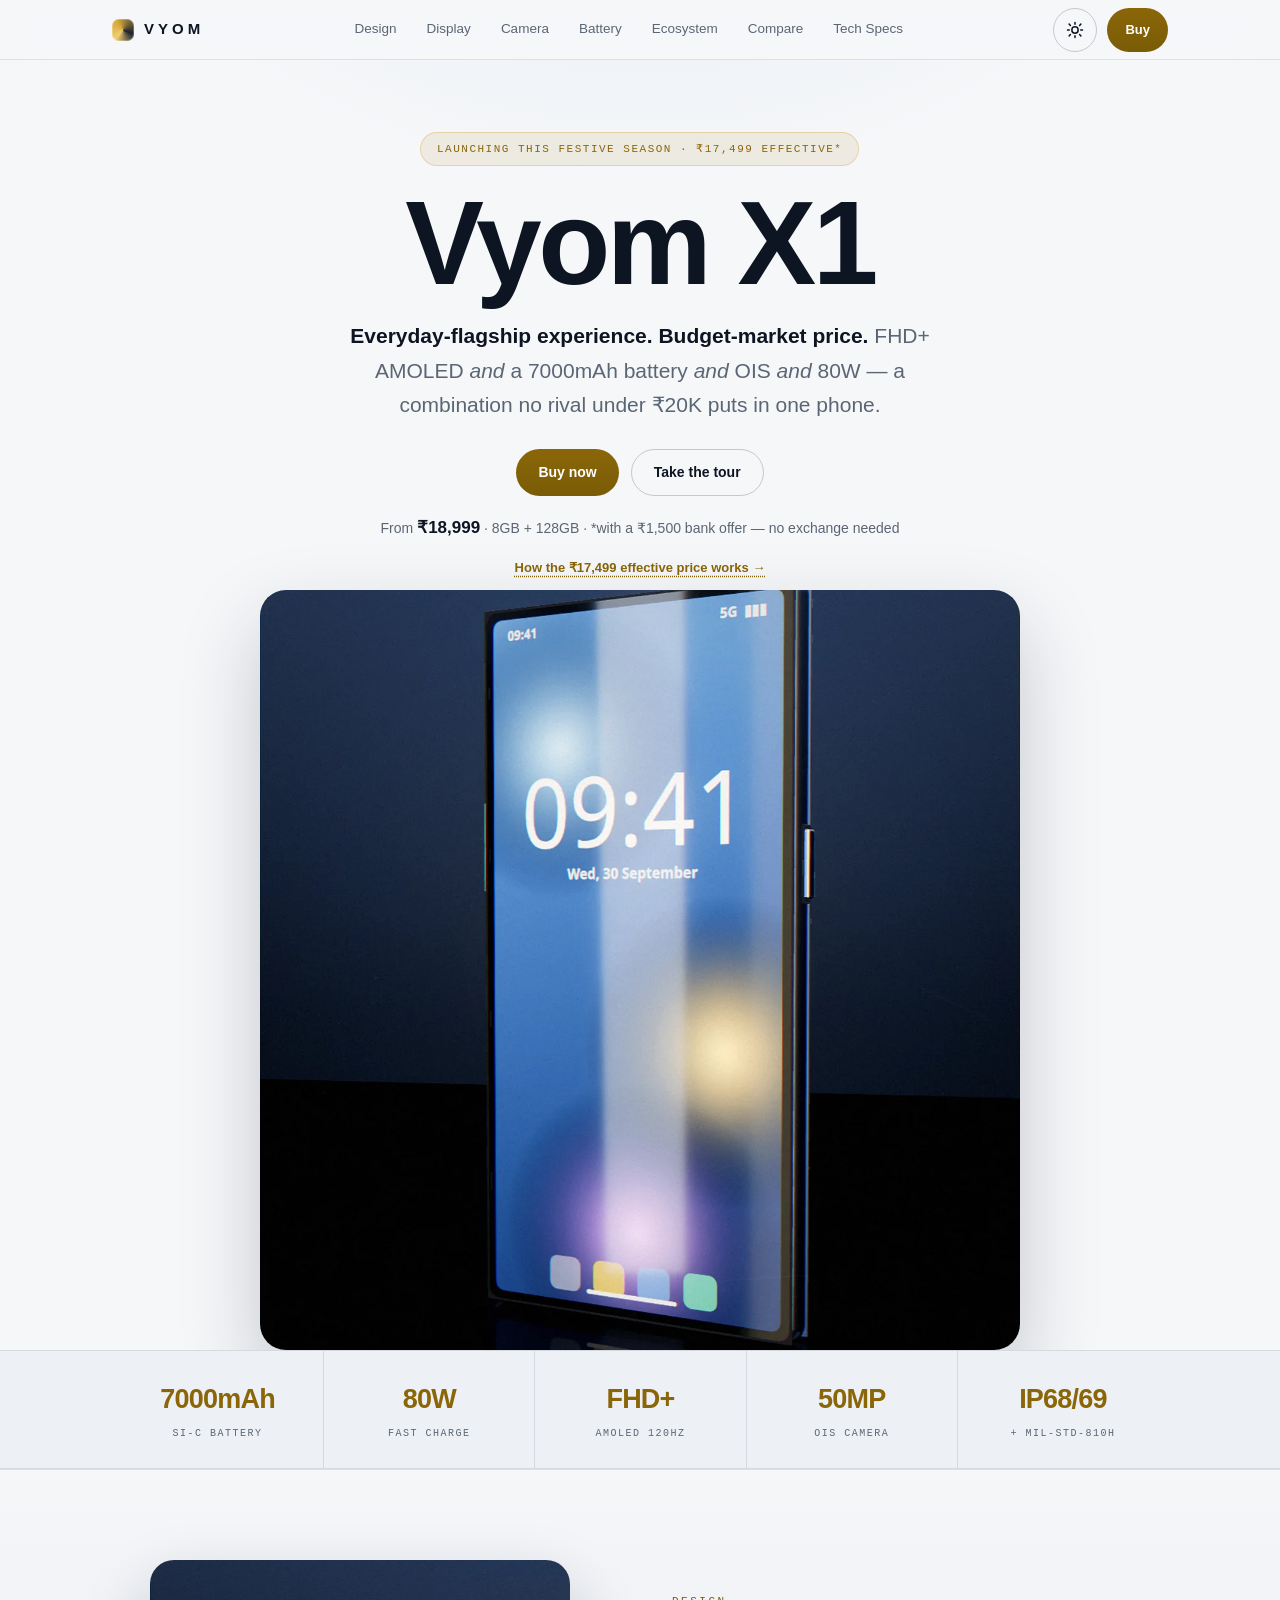
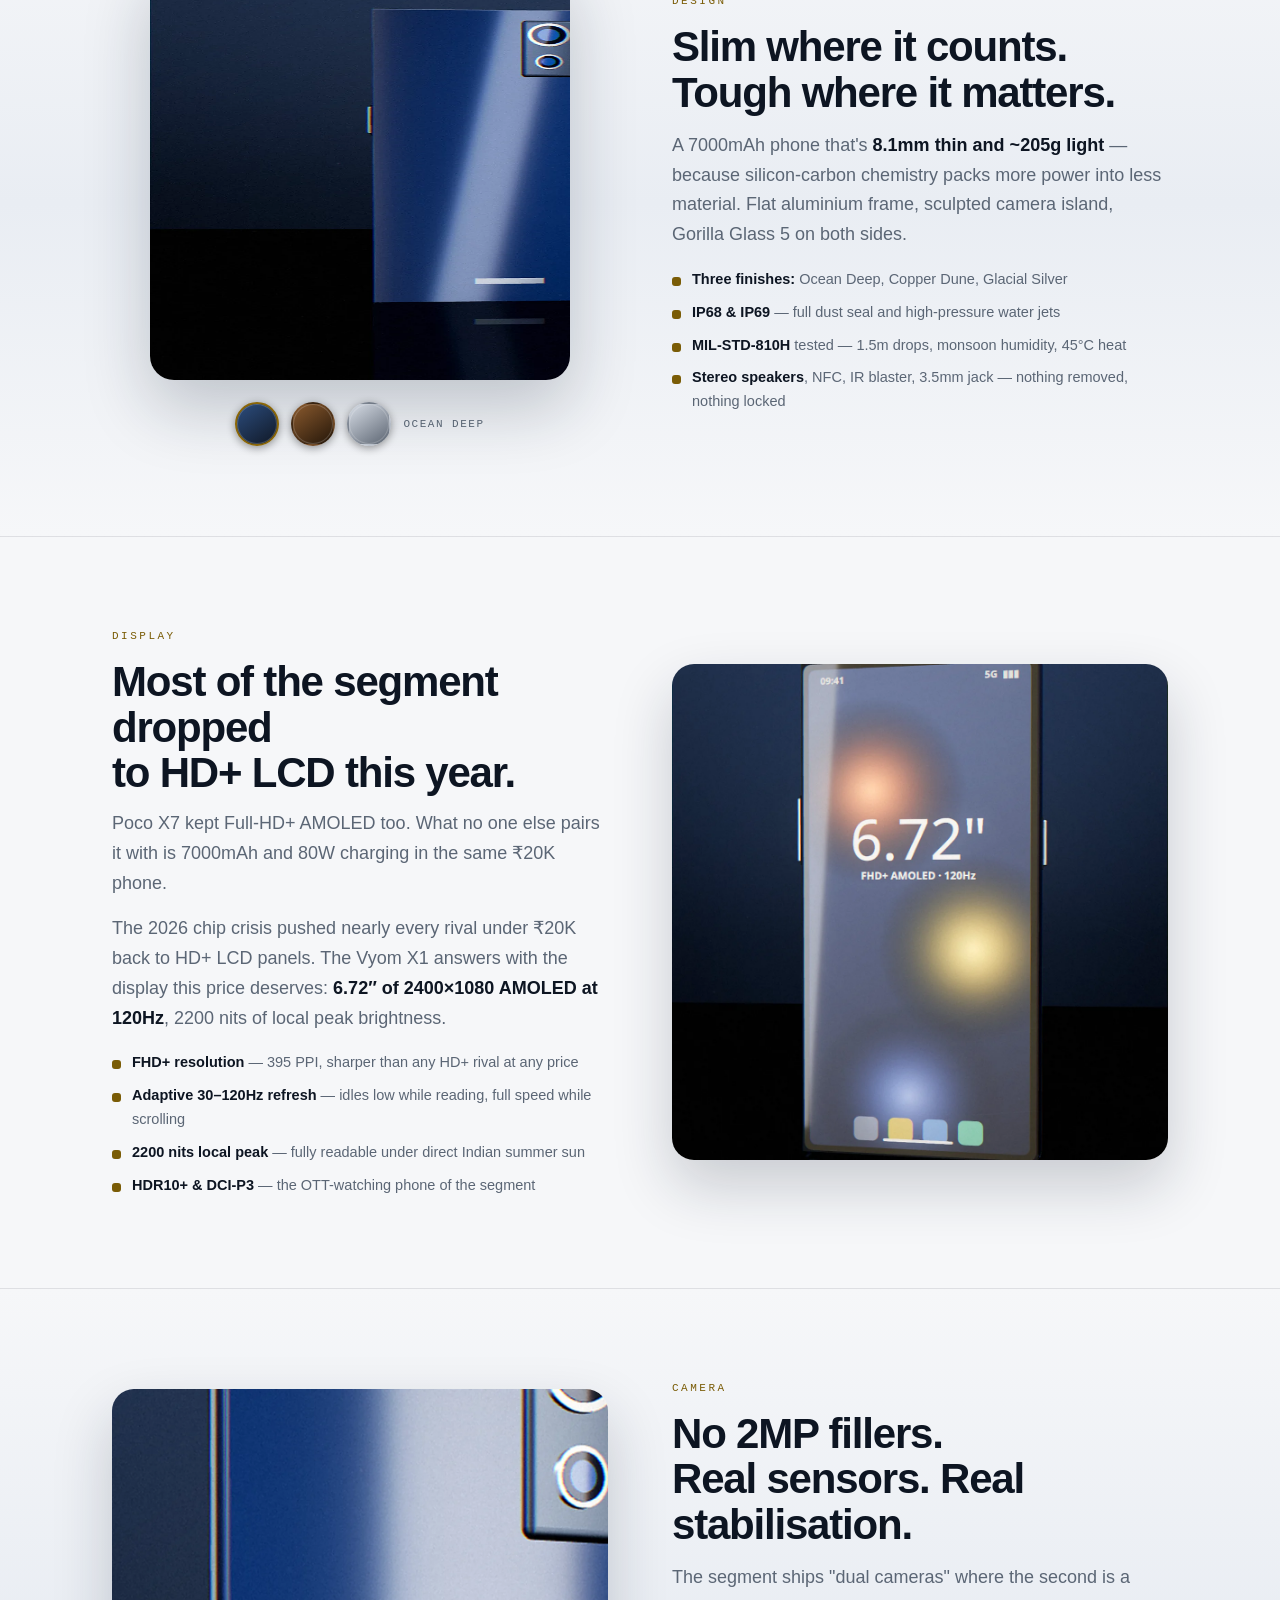
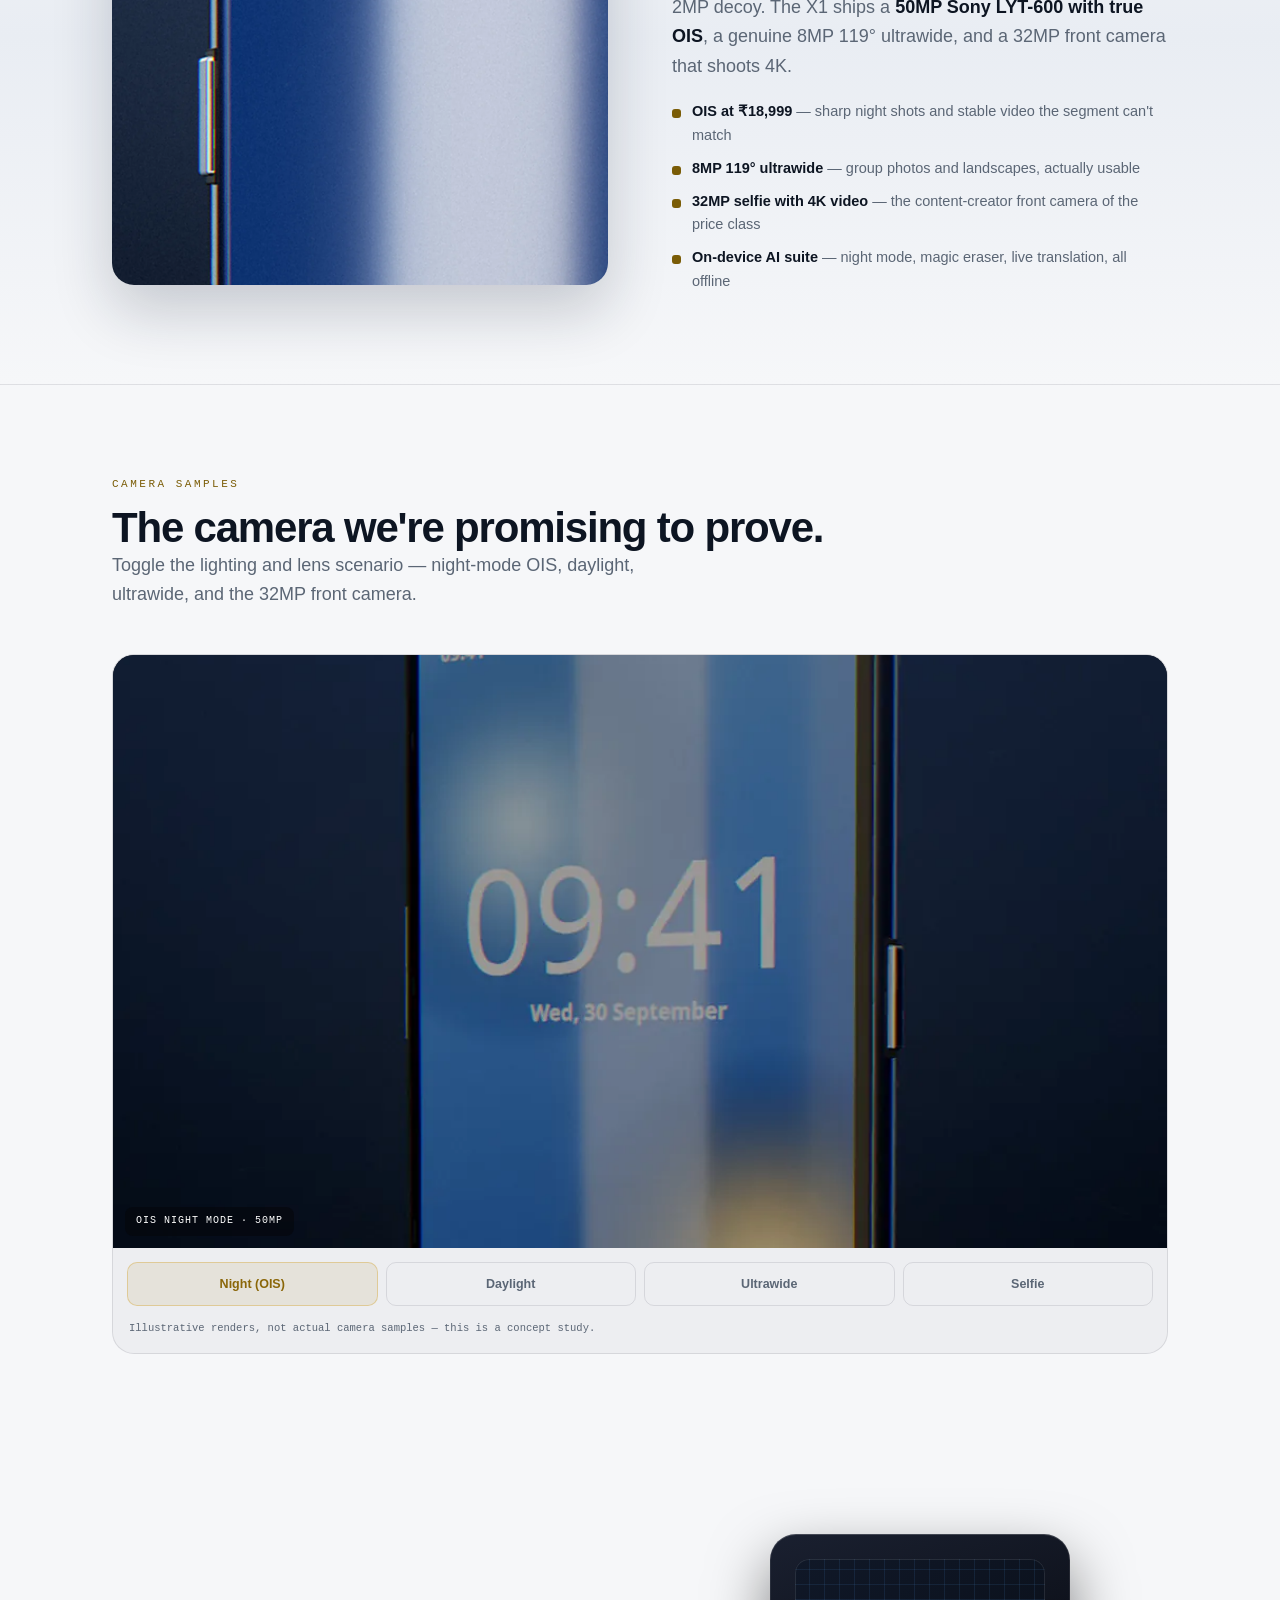
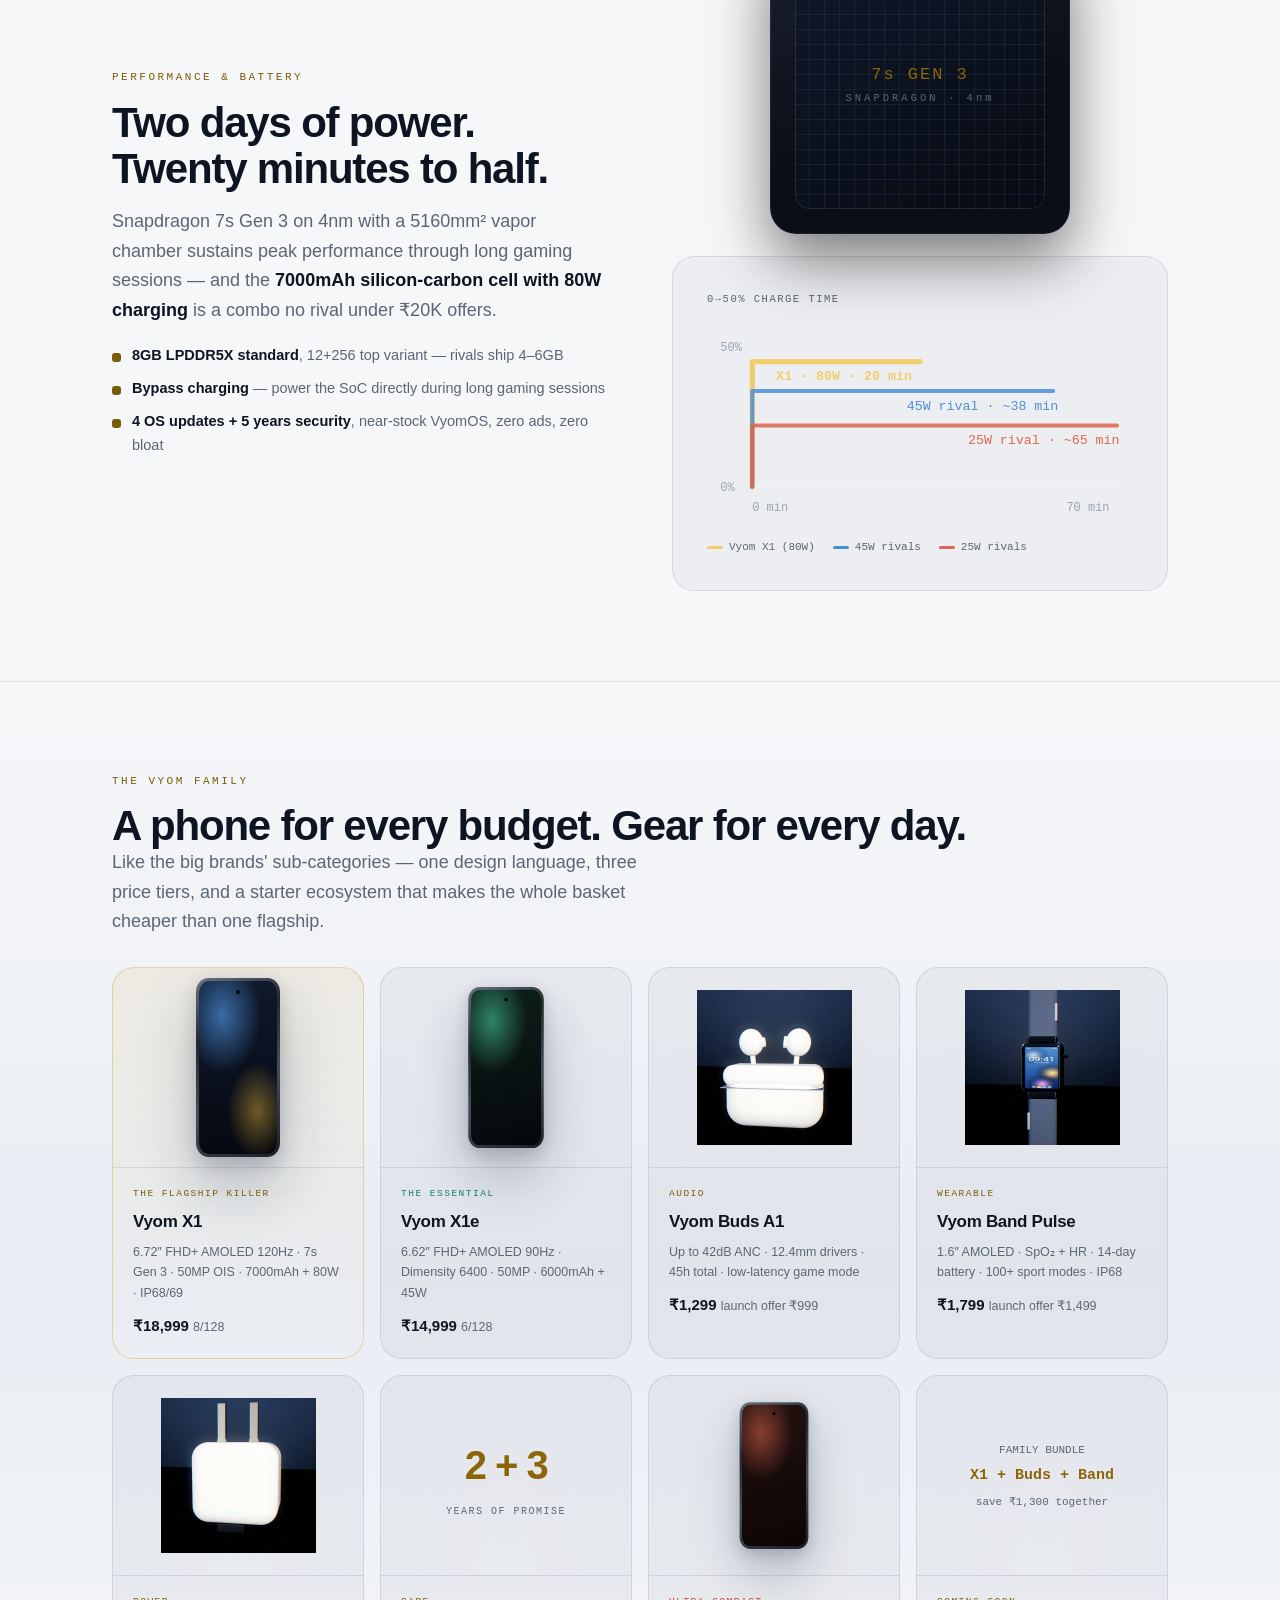
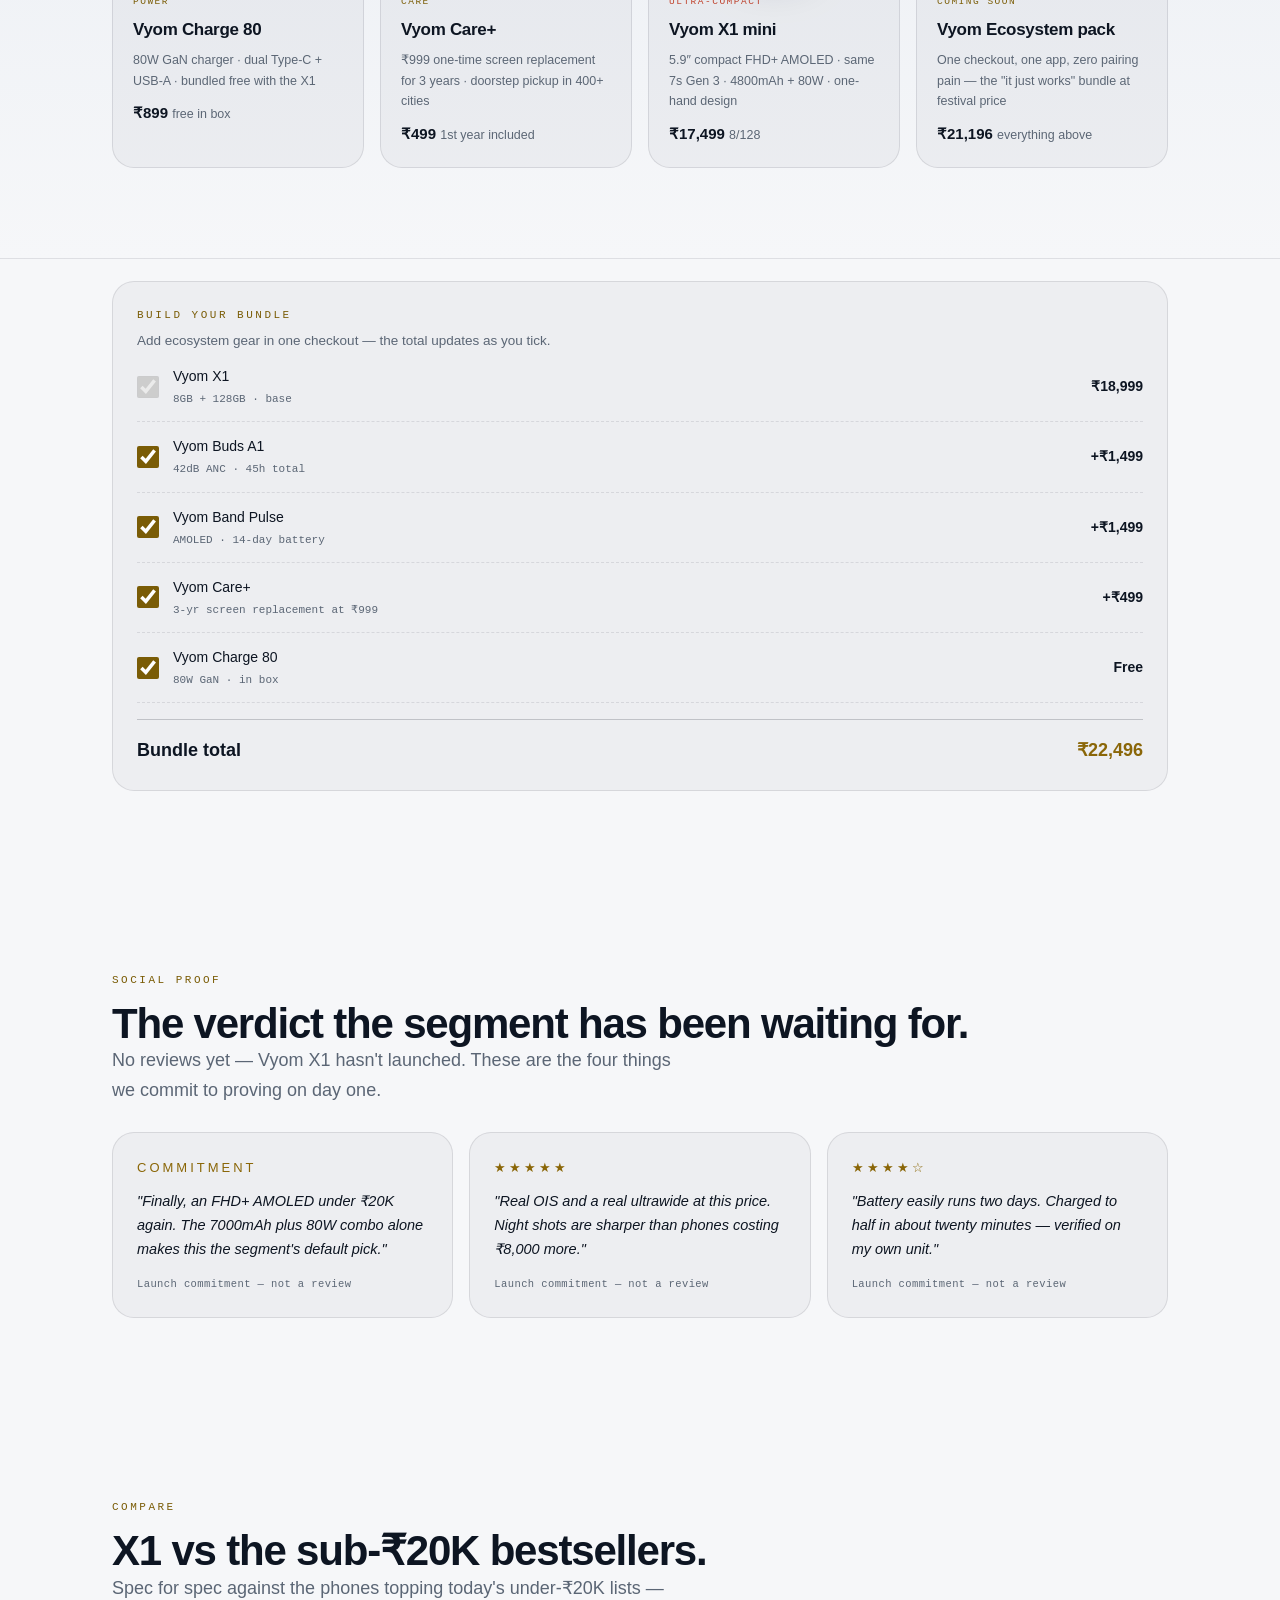
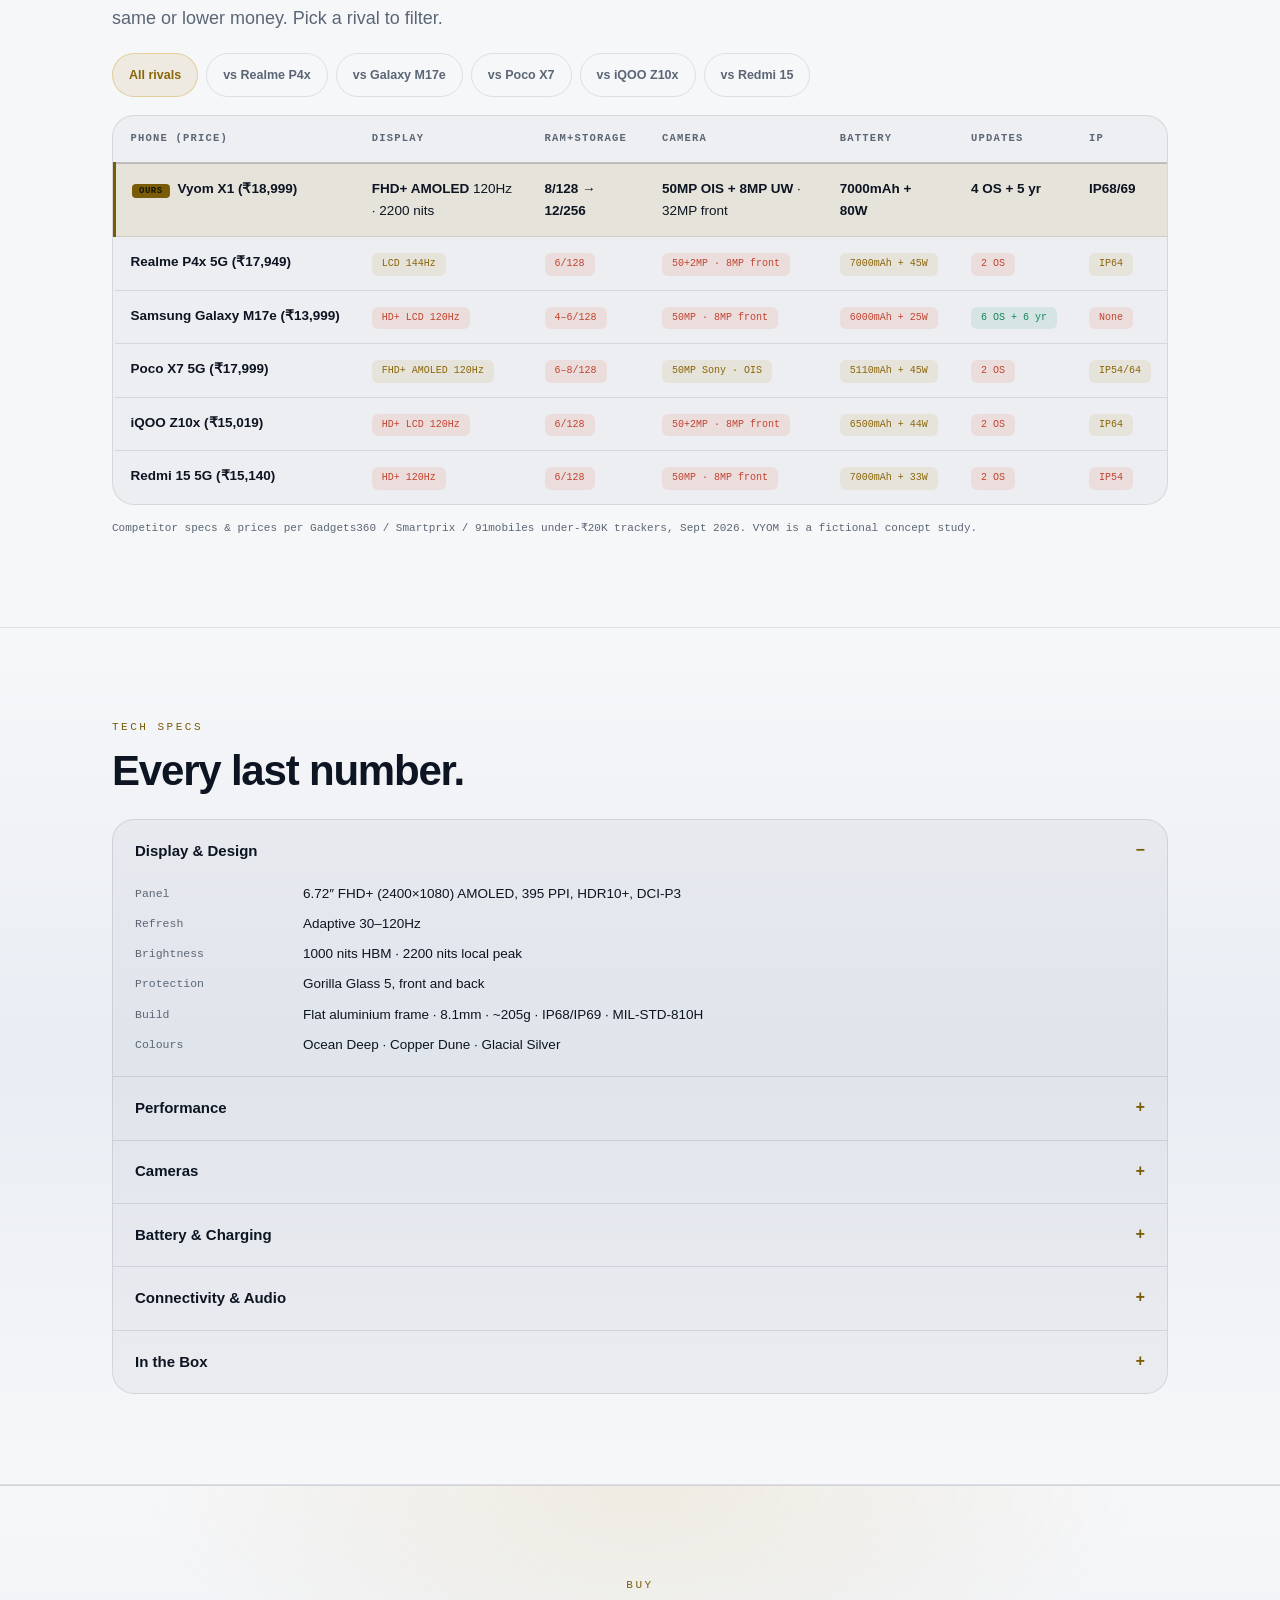
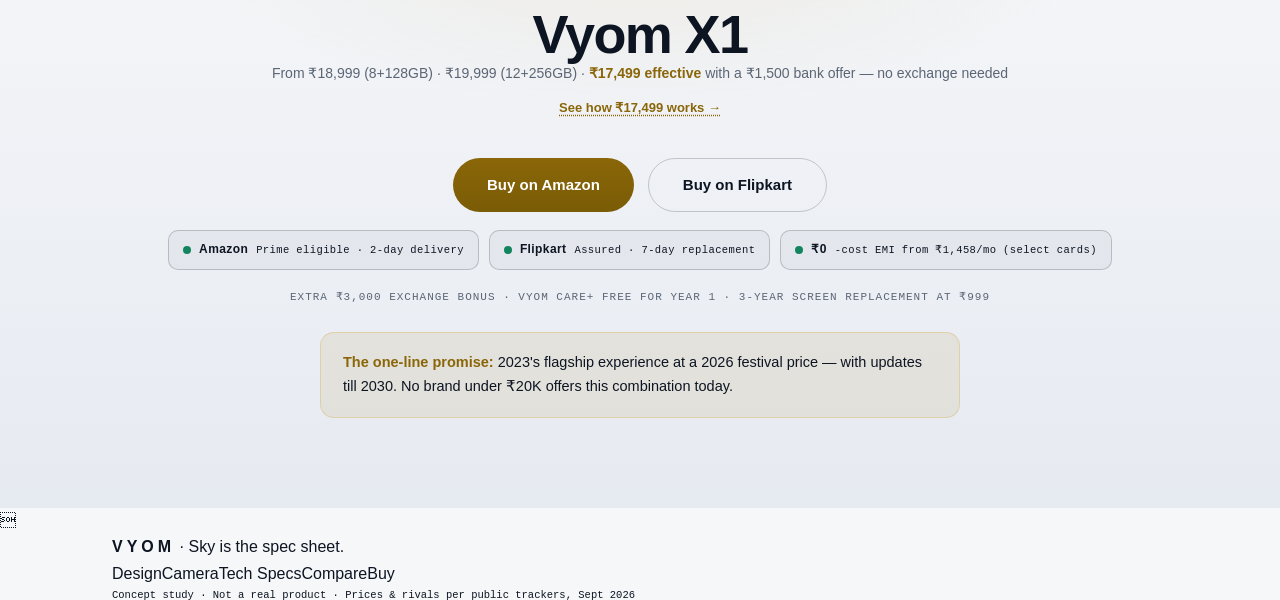
==== commit ab25f480: "fix(round1): repair family grid + camera nesting, honest copy, a11y and theme fixes" ====
--- a/index.html
+++ b/index.html
@@ -5,16 +5,20 @@
 <meta name="viewport" content="width=device-width, initial-scale=1.0, viewport-fit=cover">
 <meta name="theme-color" content="#07080c">
 <title>Vyom X1 — Sky is the spec sheet. | VYOM</title>
-<link rel="preconnect" href="https://fonts.googleapis.com">
+<meta name="description" content="Vyom X1 5G — FHD+ AMOLED, 7000mAh, OIS camera and 80W charging in one sub-₹20,000 phone. A concept study.">
+<meta property="og:type" content="website">
+<meta property="og:title" content="Vyom X1 5G — Sky is the spec sheet.">
+<meta property="og:description" content="FHD+ AMOLED, 7000mAh, OIS camera and 80W charging in one sub-₹20,000 phone.">
+<meta name="twitter:card" content="summary_large_image">
+<link rel="icon" href="data:image/svg+xml,%3Csvg xmlns='http://www.w3.org/2000/svg' viewBox='0 0 64 64'%3E%3Crect width='64' height='64' rx='14' fill='%2307080c'/%3E%3Cpath d='M16 20l16 26 16-26' fill='none' stroke='%23e8c46a' stroke-width='7' stroke-linecap='round' stroke-linejoin='round'/%3E%3C/svg%3E">
 <link rel="preconnect" href="https://fonts.gstatic.com" crossorigin>
-<link href="https://fonts.googleapis.com/css2?family=Plus+Jakarta+Sans:ital,wght@0,400;0,500;0,600;0,700;0,800;1,400&family=Fragment+Mono:ital@0;1&display=swap" rel="stylesheet">
 <style>
 /* ============================================================
    VYOM X1 — product site concept
    Dark-first premium aesthetic · deep navy-black + copper gold
    ============================================================ */
 :root {
-  --font-body: 'Plus Jakarta Sans', system-ui, sans-serif;
+  --font-body: 'Plus Jakarta Sans', -apple-system, BlinkMacSystemFont, 'Segoe UI', Roboto, 'Helvetica Neue', Arial, sans-serif;
   --font-mono: 'Fragment Mono', 'SF Mono', Consolas, monospace;
 
   --bg: #07080c;
@@ -357,7 +361,7 @@
   --surface: rgba(12,18,30,0.035); --surface-2: rgba(12,18,30,0.06);
   --border: rgba(12,18,30,0.10); --border-2: rgba(12,18,30,0.20);
   --text: #0d1522; --text-dim: #5b6675;
-  --gold: #a97f14; --gold-hi: #8a6608; --gold-dim: rgba(169,127,20,0.10);
+  --gold: #7a5c06; --gold-hi: #8a6608; --gold-dim: rgba(169,127,20,0.10);
   --green: #12855f; --green-dim: rgba(18,133,95,0.10); --red: #c0442f;
 }
 [data-theme="light"] .nav { background: rgba(246,247,249,0.82); }
@@ -514,9 +518,19 @@
   .phone3d { width: min(230px, 66vw); }
   .hero__cta .btn { width: 100%; }
 }
+
+.skiplink { position:absolute; left:-9999px; top:0; z-index:999; background:var(--gold-hi); color:#0b0f18;
+  padding:12px 18px; border-radius:0 0 12px 0; font-weight:700; }
+.skiplink:focus { left:0; }
+.gal__scene { background:#0b0f18; }
+.shot, .fam-shot, .cw__img { aspect-ratio: 1; }
+section[id], header[id], [id]{ scroll-margin-top: calc(var(--nav-h, 60px) + 76px); }
+:focus-visible { outline:2px solid var(--gold-hi); outline-offset:3px; border-radius:6px; }
+@media (prefers-reduced-motion: reduce) { .skiplink { transition:none; } }
 </style>
 </head>
 <body>
+<a class="skiplink" href="#main">Skip to content</a>
 
 <!-- ================= NAV ================= -->
 <nav class="nav">
@@ -535,7 +549,7 @@
       <button class="theme-toggle" id="themeBtn" aria-label="Toggle light and dark theme" title="Toggle theme">
         <svg width="18" height="18" viewBox="0 0 24 24" fill="none" stroke="currentColor" stroke-width="2" stroke-linecap="round"><circle cx="12" cy="12" r="4.2"/><path d="M12 2v2.4M12 19.6V22M4.2 4.2l1.7 1.7M18.1 18.1l1.7 1.7M2 12h2.4M19.6 12H22M4.2 19.8l1.7-1.7M18.1 5.9l1.7-1.7"/></svg>
       </button>
-      <a href="#buy"><button class="btn btn--gold">Buy</button></a>
+      <a class="btn btn--gold" href="#buy">Buy</a>
     </div>
   </div>
 </nav>
@@ -551,17 +565,16 @@
   <div class="wrap">
     <div class="hero__badge">LAUNCHING THIS FESTIVE SEASON &middot; ₹17,499 EFFECTIVE*</div>
     <h1>Vyom X1</h1>
-    <p class="hero__tag"><b>Flagship-grade everything. Budget-market price.</b> The first phone under ₹20K that refuses every compromise — FHD+ AMOLED, OIS camera, 7000mAh + 80W, IP68/69.</p>
+    <p class="hero__tag"><b>Everyday-flagship experience. Budget-market price.</b> FHD+ AMOLED <em>and</em> a 7000mAh battery <em>and</em> OIS <em>and</em> 80W — a combination no rival under ₹20K puts in one phone.</p>
     <div class="hero__cta">
-      <a href="#buy"><button class="btn btn--gold">Buy now</button></a>
-      <a href="#design"><button class="btn btn--ghost">Take the tour</button></a>
-    </div>
-    <p class="hero__price">From <b>₹18,999</b> &middot; 8GB + 128GB &middot; *with card & exchange offers</p>
+      <a class="btn btn--gold" href="#buy">Buy now</a>
+      <a class="btn btn--ghost" href="#design">Take the tour</a>
+    </div>
+    <p class="hero__price">From <b>₹18,999</b> &middot; 8GB + 128GB &middot; *with a ₹1,500 bank offer — no exchange needed</p>
     <div style="margin-top:4px;"><button class="price-trigger" data-modal="priceModal">How the ₹17,499 effective price works →</button></div>
   </div>
 
-  <img class="hero-shot" src="[data-uri]" alt="Vyom X1 5G front view" width="1200" height="1200">
-  </div>
+  <img id="heroShot" class="hero-shot" src="[data-uri]" alt="Vyom X1 5G front view" width="1200" height="1200">
 </header>
 
 <!-- ================= STATS ================= -->
@@ -578,13 +591,14 @@
 </div>
 
 <!-- ================= DESIGN ================= -->
+<main id="main">
 <section class="sec sec--alt" id="design">
   <div class="wrap">
     <div class="duo">
       <div class="duo__media cw">
-        <img class="cw__img is-on" data-c="ocean" src="[data-uri]" alt="Vyom X1 in Ocean Deep">
-        <img class="cw__img" data-c="copper" src="[data-uri]" alt="Vyom X1 in Copper Dune">
-        <img class="cw__img" data-c="silver" src="[data-uri]" alt="Vyom X1 in Glacial Silver">
+        <img class="cw__img is-on" data-c="ocean" src="[data-uri]" alt="Vyom X1 in Ocean Deep" decoding="async">
+        <img class="cw__img" data-c="copper" src="[data-uri]